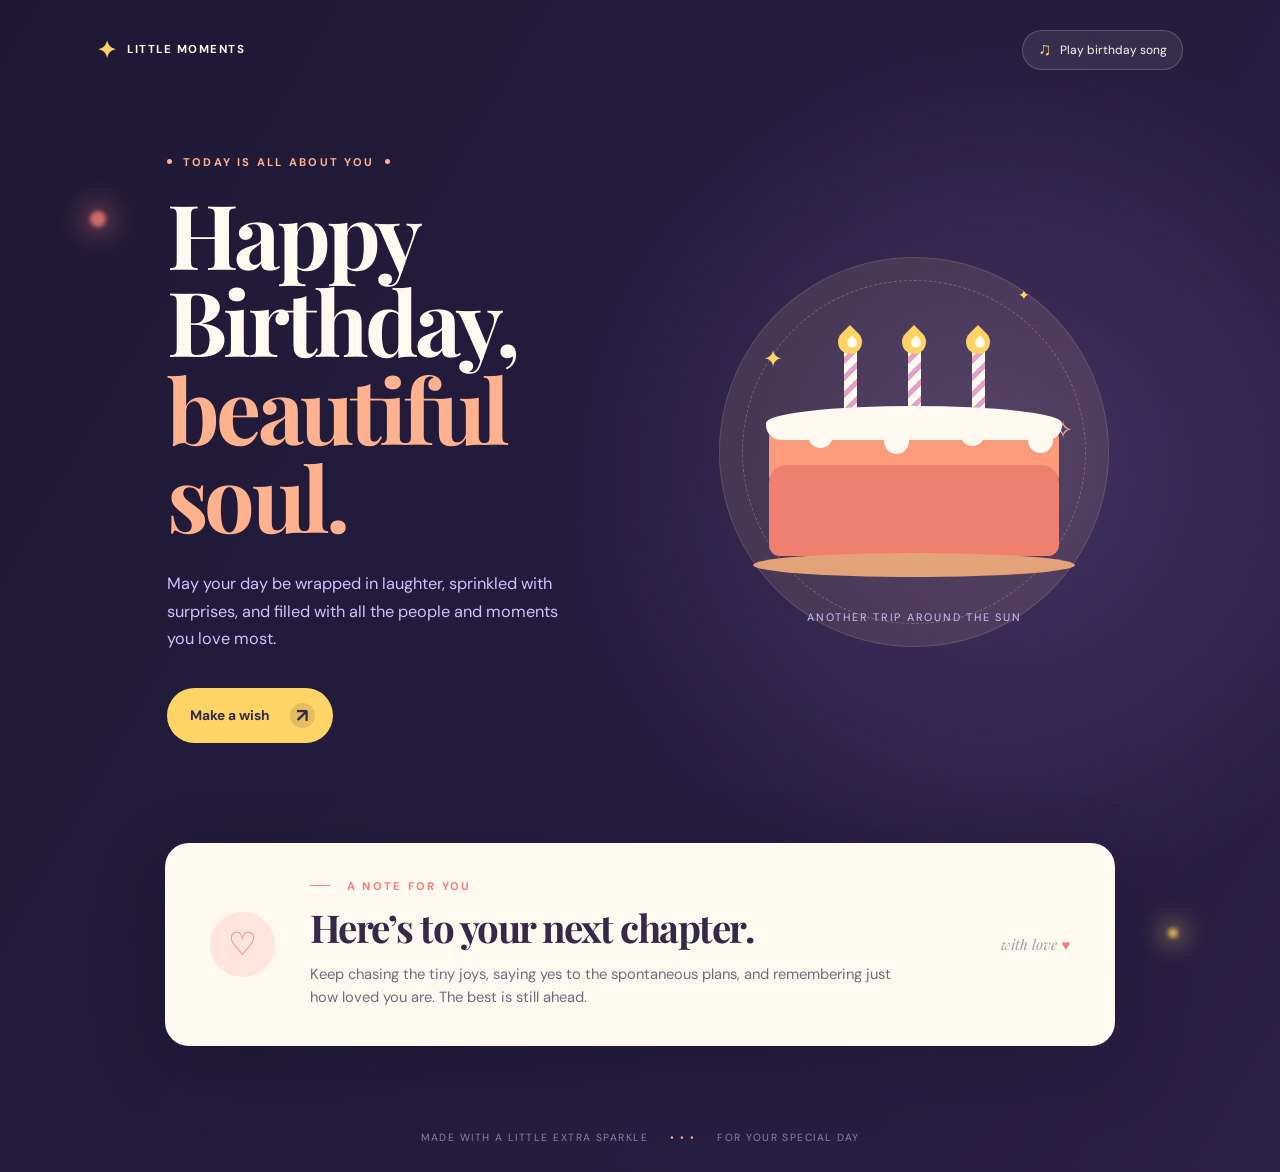
==== index.html @ 48f837b8 "Add files via upload" ====
<!doctype html>
<html lang="en">
  <head>
    <meta charset="UTF-8" />
    <meta name="viewport" content="width=device-width, initial-scale=1.0" />
    <meta
      name="description"
      content="A little birthday celebration made especially for you."
    />
    <title>A Little Birthday Magic</title>
    <link rel="preconnect" href="https://fonts.googleapis.com" />
    <link rel="preconnect" href="https://fonts.gstatic.com" crossorigin />
    <link
      href="https://fonts.googleapis.com/css2?family=DM+Sans:wght@400;500;700&family=Playfair+Display:wght@600;700;800&display=swap"
      rel="stylesheet"
    />
    <link rel="stylesheet" href="styles.css" />
  </head>
  <body>
    <main class="celebration">
      <div class="ambient ambient-one" aria-hidden="true"></div>
      <div class="ambient ambient-two" aria-hidden="true"></div>

      <div class="confetti" aria-hidden="true">
        <i></i><i></i><i></i><i></i><i></i><i></i><i></i><i></i><i></i><i></i>
        <i></i><i></i><i></i><i></i><i></i><i></i><i></i><i></i><i></i>
      </div>

      <header class="topbar">
        <a class="brand" href="#" aria-label="Birthday home">
          <span class="brand-mark">✦</span>
          <span>little moments</span>
        </a>
        <button class="music-control" id="musicToggle" type="button" aria-pressed="false">
          <span class="music-icon" aria-hidden="true">♫</span>
          <span id="musicLabel">Play birthday song</span>
        </button>
      </header>

      <section class="hero" aria-labelledby="birthday-title">
        <div class="hero-copy">
          <p class="eyebrow"><span></span> today is all about you <span></span></p>
          <h1 id="birthday-title">Happy Birthday,<br /><em>beautiful soul.</em></h1>
          <p class="intro">
            May your day be wrapped in laughter, sprinkled with surprises,
            and filled with all the people and moments you love most.
          </p>
          <a class="wish-button" href="#wish">
            Make a wish <span aria-hidden="true">↗</span>
          </a>
        </div>

        <div class="birthday-art" aria-label="A glowing birthday cake with candles">
          <div class="halo"></div>
          <div class="sparkle sparkle-a">✦</div>
          <div class="sparkle sparkle-b">✧</div>
          <div class="sparkle sparkle-c">✦</div>
          <div class="cake">
            <div class="flame flame-one"><span></span></div>
            <div class="flame flame-two"><span></span></div>
            <div class="flame flame-three"><span></span></div>
            <div class="candle candle-one"></div>
            <div class="candle candle-two"></div>
            <div class="candle candle-three"></div>
            <div class="icing"></div>
            <div class="cake-layer cake-top"></div>
            <div class="cake-layer cake-bottom"></div>
            <div class="cake-plate"></div>
          </div>
          <p class="art-caption">another trip around the sun</p>
        </div>
      </section>

      <section class="wish-card" id="wish" aria-labelledby="wish-title">
        <div class="card-icon" aria-hidden="true">♡</div>
        <div>
          <p class="eyebrow eyebrow-dark">a note for you</p>
          <h2 id="wish-title">Here’s to your next chapter.</h2>
          <p>
            Keep chasing the tiny joys, saying yes to the spontaneous plans,
            and remembering just how loved you are. The best is still ahead.
          </p>
        </div>
        <div class="signature">with love <span>♥</span></div>
      </section>

      <footer>
        <span>made with a little extra sparkle</span>
        <span class="footer-dots" aria-hidden="true">• • •</span>
        <span>for your special day</span>
      </footer>
    </main>
    <script src="script.js"></script>
  </body>
</html>
---- styles.css ----
:root {
  --night: #201a39;
  --plum: #342650;
  --cream: #fff9f0;
  --peach: #ffb28d;
  --coral: #fa7e77;
  --yellow: #ffd466;
  --lavender: #cfc1ff;
  --ink: #332a49;
}

* { box-sizing: border-box; }

html { scroll-behavior: smooth; }

body {
  margin: 0;
  color: var(--cream);
  background: var(--night);
  font-family: "DM Sans", sans-serif;
}

.celebration {
  min-height: 100vh;
  overflow: hidden;
  position: relative;
  isolation: isolate;
  background:
    radial-gradient(circle at 77% 40%, rgba(103, 75, 143, .45), transparent 28rem),
    linear-gradient(120deg, #1e1835 0%, #2b2045 100%);
}

.ambient {
  border-radius: 50%;
  filter: blur(2px);
  opacity: .8;
  pointer-events: none;
  position: absolute;
  z-index: -1;
}
.ambient-one { background: var(--coral); height: 16px; left: 7%; top: 18%; width: 16px; box-shadow: 0 0 28px 8px rgba(250,126,119,.5); }
.ambient-two { background: var(--yellow); bottom: 20%; height: 10px; right: 8%; width: 10px; box-shadow: 0 0 22px 7px rgba(255,212,102,.5); }

.topbar {
  align-items: center;
  display: flex;
  justify-content: space-between;
  margin: 0 auto;
  max-width: 1240px;
  padding: 30px 6vw;
}

.brand { align-items: center; color: var(--cream); display: flex; font-size: .72rem; font-weight: 700; gap: 10px; letter-spacing: .13em; text-decoration: none; text-transform: uppercase; }
.brand-mark { color: var(--yellow); font-size: 1.45rem; }
.music-control { align-items: center; background: rgba(255,255,255,.08); border: 1px solid rgba(255,255,255,.18); border-radius: 99px; color: var(--cream); cursor: pointer; display: flex; font: inherit; font-size: .75rem; gap: 9px; padding: 10px 15px; transition: background .2s, transform .2s; }
.music-control:hover, .music-control:focus-visible { background: rgba(255,255,255,.16); transform: translateY(-2px); }
.music-control:focus-visible, .wish-button:focus-visible { outline: 3px solid var(--yellow); outline-offset: 4px; }
.music-icon { color: var(--yellow); font-size: 1.1rem; line-height: 1; }
.music-control.is-playing .music-icon { animation: pulse .8s ease-in-out infinite alternate; }

.hero { align-items: center; display: grid; gap: 4vw; grid-template-columns: minmax(280px, 1fr) minmax(300px, .8fr); margin: 0 auto; max-width: 1100px; min-height: 650px; padding: 55px 6vw 100px; }
.hero-copy { animation: rise .8s ease both; }
.eyebrow { align-items: center; color: var(--peach); display: flex; font-size: .7rem; font-weight: 700; gap: 11px; letter-spacing: .2em; margin: 0 0 20px; text-transform: uppercase; }
.eyebrow span { background: var(--peach); border-radius: 50%; height: 5px; width: 5px; }
h1, h2 { font-family: "Playfair Display", serif; letter-spacing: -.04em; margin: 0; }
h1 { font-size: clamp(3.6rem, 7vw, 6.6rem); line-height: .98; }
h1 em { color: var(--peach); font-style: normal; }
.intro { color: var(--lavender); font-size: 1.02rem; line-height: 1.7; margin: 30px 0 35px; max-width: 410px; }
.wish-button { align-items: center; background: var(--yellow); border-radius: 99px; color: var(--ink); display: inline-flex; font-size: .86rem; font-weight: 700; gap: 20px; padding: 15px 18px 15px 23px; text-decoration: none; transition: transform .2s, box-shadow .2s; }
.wish-button span { background: rgba(51,42,73,.13); border-radius: 50%; font-size: 1.2rem; height: 25px; text-align: center; width: 25px; }
.wish-button:hover { box-shadow: 0 12px 30px rgba(255,212,102,.2); transform: translateY(-3px); }

.birthday-art { animation: rise 1s .15s ease both; min-height: 440px; position: relative; }
.halo { background: rgba(255,210,148,.1); border: 1px solid rgba(255,210,148,.15); border-radius: 50%; height: 390px; left: 50%; position: absolute; top: 28px; transform: translateX(-50%); width: 390px; }
.halo::before { border: 1px dashed rgba(255,210,148,.3); border-radius: 50%; content: ""; inset: 22px; position: absolute; }
.cake { bottom: 92px; height: 205px; left: 50%; position: absolute; transform: translateX(-50%); width: 290px; }
.cake-plate { background: #e3a278; border-radius: 50%; bottom: 0; height: 24px; left: -16px; position: absolute; width: 322px; }
.cake-layer { border-radius: 18px 18px 11px 11px; left: 0; position: absolute; width: 290px; }
.cake-bottom { background: #ef806f; bottom: 21px; height: 91px; }
.cake-top { background: #fa9b7b; bottom: 91px; height: 66px; }
.icing { background: var(--cream); border-radius: 50% 50% 15px 15px; bottom: 137px; height: 34px; left: -3px; position: absolute; width: 296px; z-index: 2; }
.icing::after { background: var(--cream); border-radius: 50%; content: ""; height: 26px; left: 42px; position: absolute; top: 16px; width: 25px; box-shadow: 76px 6px 0 var(--cream), 152px -2px 0 var(--cream), 220px 5px 0 var(--cream); }
.candle { background: repeating-linear-gradient(135deg, #fff9f0 0 7px, #e3a0c8 7px 12px); border-radius: 5px 5px 2px 2px; bottom: 164px; height: 65px; position: absolute; width: 13px; z-index: 1; }
.candle-one { left: 75px; }.candle-two { left: 139px; }.candle-three { left: 203px; }
.flame { animation: flicker .7s ease-in-out infinite alternate; background: var(--yellow); border-radius: 50% 0 50% 50%; bottom: 223px; height: 24px; position: absolute; transform: rotate(-45deg); width: 24px; z-index: 3; }
.flame span { background: var(--cream); border-radius: 50% 0 50% 50%; height: 10px; left: 8px; position: absolute; top: 9px; width: 10px; }
.flame-one { left: 69px; }.flame-two { left: 133px; animation-delay: .3s; }.flame-three { left: 197px; animation-delay: .5s; }
.sparkle { color: var(--yellow); font-size: 1.5rem; position: absolute; }.sparkle-a { left: 12%; top: 26%; }.sparkle-b { right: 10%; top: 42%; color: var(--peach); }.sparkle-c { right: 21%; top: 13%; font-size: .9rem; }
.art-caption { bottom: 34px; color: var(--lavender); font-size: .68rem; left: 0; letter-spacing: .16em; position: absolute; text-align: center; text-transform: uppercase; width: 100%; }

.wish-card { align-items: center; background: var(--cream); border-radius: 24px; box-shadow: 0 20px 70px rgba(8,4,25,.22); color: var(--ink); display: grid; gap: 25px; grid-template-columns: 75px 1fr auto; margin: 0 auto 85px; max-width: 950px; padding: 36px 45px; width: calc(100% - 12vw); }
.card-icon { align-items: center; background: #ffe5db; border-radius: 50%; color: var(--coral); display: flex; font-size: 2rem; height: 65px; justify-content: center; width: 65px; }
.eyebrow-dark { color: var(--coral); margin-bottom: 8px; }.eyebrow-dark::before { background: var(--coral); content: ""; height: 1px; margin-right: 6px; width: 20px; }
.wish-card h2 { font-size: clamp(1.65rem, 3vw, 2.4rem); }.wish-card p:not(.eyebrow) { color: #736a80; font-size: .92rem; line-height: 1.6; margin: 10px 0 0; max-width: 600px; }.signature { color: #a39aaa; font-family: "Playfair Display", serif; font-size: .9rem; font-style: italic; white-space: nowrap; }.signature span { color: var(--coral); font-style: normal; }
footer { color: #8b7fa5; display: flex; font-size: .65rem; justify-content: center; letter-spacing: .14em; padding: 0 20px 28px; text-transform: uppercase; }.footer-dots { color: var(--peach); margin: 0 22px; }

@keyframes rise { from { opacity: 0; transform: translateY(18px); } to { opacity: 1; transform: translateY(0); } }
@keyframes flicker { from { opacity: .78; transform: rotate(-45deg) scale(.9); } to { opacity: 1; transform: rotate(-45deg) scale(1.08); } }
@keyframes pulse { from { transform: scale(.9); } to { transform: scale(1.2); } }

.confetti i { animation: fall 7s linear infinite; background: var(--peach); height: 10px; left: 10%; opacity: .75; position: absolute; top: -15px; transform: rotate(20deg); width: 5px; }.confetti i:nth-child(2n) { background: var(--yellow); height: 7px; width: 9px; }.confetti i:nth-child(3n) { background: var(--lavender); border-radius: 50%; }.confetti i:nth-child(1) { left: 8%; animation-delay: -2s; }.confetti i:nth-child(2) { left: 18%; animation-delay: -5s; }.confetti i:nth-child(3) { left: 30%; animation-delay: -1s; }.confetti i:nth-child(4) { left: 44%; animation-delay: -4s; }.confetti i:nth-child(5) { left: 57%; animation-delay: -6s; }.confetti i:nth-child(6) { left: 68%; animation-delay: -3s; }.confetti i:nth-child(7) { left: 79%; animation-delay: -1s; }.confetti i:nth-child(8) { left: 91%; animation-delay: -5s; }.confetti i:nth-child(9) { left: 24%; animation-delay: -7s; }.confetti i:nth-child(10) { left: 84%; animation-delay: -2s; }
@keyframes fall { 0% { opacity: 0; transform: translateY(-10px) rotate(0); } 10%, 90% { opacity: .7; } 100% { opacity: 0; transform: translateY(760px) rotate(600deg); } }

@media (max-width: 700px) {
  .topbar { padding: 22px 6vw; }.music-control { padding: 10px 12px; }.music-control span:last-child { font-size: 0; }.music-control span:last-child::after { content: "music"; font-size: .75rem; }
  .hero { display: flex; flex-direction: column; gap: 30px; min-height: auto; padding: 65px 6vw 50px; text-align: center; }.eyebrow { justify-content: center; }.intro { margin: 25px auto 30px; }.birthday-art { min-height: 395px; transform: scale(.82); width: 100%; }.wish-card { align-items: start; grid-template-columns: 55px 1fr; padding: 28px 24px; width: calc(100% - 12vw); }.card-icon { font-size: 1.6rem; height: 52px; width: 52px; }.signature { grid-column: 2; }.wish-card p:not(.eyebrow) { font-size: .85rem; } footer { flex-wrap: wrap; gap: 5px; text-align: center; }.footer-dots { margin: 0 8px; }
}

@media (prefers-reduced-motion: reduce) {
  *, *::before, *::after { animation-duration: .01ms !important; animation-iteration-count: 1 !important; scroll-behavior: auto !important; }
}
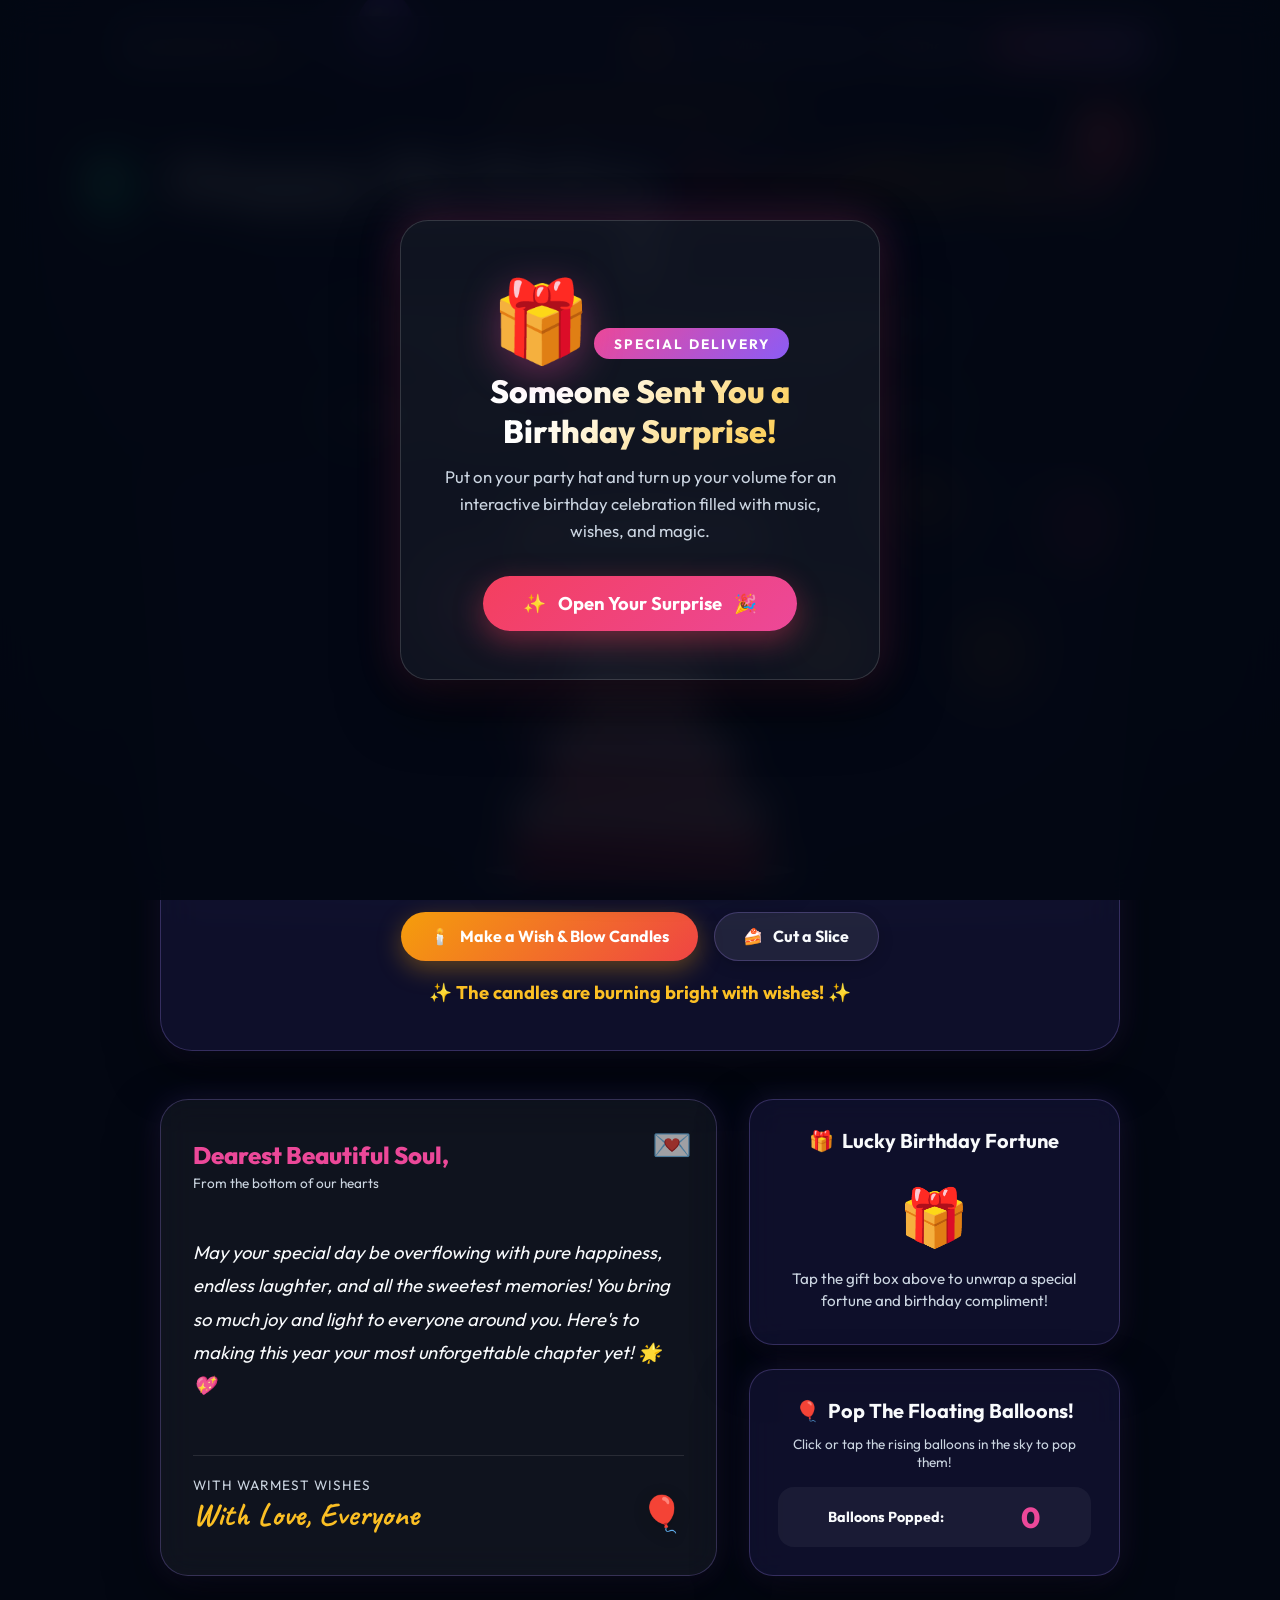
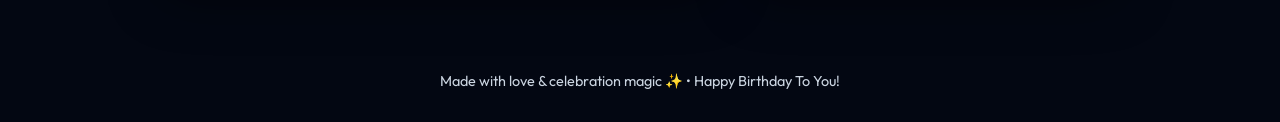
==== commit 58c9678d: "Add files via upload" ====
--- a/index.html
+++ b/index.html
@@ -1,95 +1,278 @@
-<!doctype html>
-<html lang="en">
-  <head>
-    <meta charset="UTF-8" />
-    <meta name="viewport" content="width=device-width, initial-scale=1.0" />
-    <meta
-      name="description"
-      content="A little birthday celebration made especially for you."
-    />
-    <title>A Little Birthday Magic</title>
-    <link rel="preconnect" href="https://fonts.googleapis.com" />
-    <link rel="preconnect" href="https://fonts.gstatic.com" crossorigin />
-    <link
-      href="https://fonts.googleapis.com/css2?family=DM+Sans:wght@400;500;700&family=Playfair+Display:wght@600;700;800&display=swap"
-      rel="stylesheet"
-    />
-    <link rel="stylesheet" href="styles.css" />
-  </head>
-  <body>
-    <main class="celebration">
-      <div class="ambient ambient-one" aria-hidden="true"></div>
-      <div class="ambient ambient-two" aria-hidden="true"></div>
-
-      <div class="confetti" aria-hidden="true">
-        <i></i><i></i><i></i><i></i><i></i><i></i><i></i><i></i><i></i><i></i>
-        <i></i><i></i><i></i><i></i><i></i><i></i><i></i><i></i><i></i>
-      </div>
-
-      <header class="topbar">
-        <a class="brand" href="#" aria-label="Birthday home">
-          <span class="brand-mark">✦</span>
-          <span>little moments</span>
-        </a>
-        <button class="music-control" id="musicToggle" type="button" aria-pressed="false">
-          <span class="music-icon" aria-hidden="true">♫</span>
-          <span id="musicLabel">Play birthday song</span>
-        </button>
-      </header>
-
-      <section class="hero" aria-labelledby="birthday-title">
-        <div class="hero-copy">
-          <p class="eyebrow"><span></span> today is all about you <span></span></p>
-          <h1 id="birthday-title">Happy Birthday,<br /><em>beautiful soul.</em></h1>
-          <p class="intro">
-            May your day be wrapped in laughter, sprinkled with surprises,
-            and filled with all the people and moments you love most.
-          </p>
-          <a class="wish-button" href="#wish">
-            Make a wish <span aria-hidden="true">↗</span>
-          </a>
-        </div>
-
-        <div class="birthday-art" aria-label="A glowing birthday cake with candles">
-          <div class="halo"></div>
-          <div class="sparkle sparkle-a">✦</div>
-          <div class="sparkle sparkle-b">✧</div>
-          <div class="sparkle sparkle-c">✦</div>
-          <div class="cake">
-            <div class="flame flame-one"><span></span></div>
-            <div class="flame flame-two"><span></span></div>
-            <div class="flame flame-three"><span></span></div>
-            <div class="candle candle-one"></div>
-            <div class="candle candle-two"></div>
-            <div class="candle candle-three"></div>
-            <div class="icing"></div>
-            <div class="cake-layer cake-top"></div>
-            <div class="cake-layer cake-bottom"></div>
-            <div class="cake-plate"></div>
-          </div>
-          <p class="art-caption">another trip around the sun</p>
-        </div>
-      </section>
-
-      <section class="wish-card" id="wish" aria-labelledby="wish-title">
-        <div class="card-icon" aria-hidden="true">♡</div>
-        <div>
-          <p class="eyebrow eyebrow-dark">a note for you</p>
-          <h2 id="wish-title">Here’s to your next chapter.</h2>
-          <p>
-            Keep chasing the tiny joys, saying yes to the spontaneous plans,
-            and remembering just how loved you are. The best is still ahead.
-          </p>
-        </div>
-        <div class="signature">with love <span>♥</span></div>
-      </section>
-
-      <footer>
-        <span>made with a little extra sparkle</span>
-        <span class="footer-dots" aria-hidden="true">• • •</span>
-        <span>for your special day</span>
-      </footer>
-    </main>
-    <script src="script.js"></script>
-  </body>
-</html>
+<!DOCTYPE html>
+<html lang="en">
+<head>
+    <meta charset="UTF-8">
+    <meta name="viewport" content="width=device-width, initial-scale=1.0">
+    <title>🎉 Happy Birthday To You! 🎂 A Special Celebration</title>
+    <meta name="description" content="A special interactive birthday celebration with music, candles, balloons, and personalized wishes.">
+    <link rel="preconnect" href="https://fonts.googleapis.com">
+    <link rel="preconnect" href="https://fonts.gstatic.com" crossorigin>
+    <link href="https://fonts.googleapis.com/css2?family=Caveat:wght@600;700&family=Outfit:wght@400;600;700;800;900&display=swap" rel="stylesheet">
+    <link rel="stylesheet" href="style.css">
+    <!-- Favicon Emoji -->
+    <link rel="icon" href="data:image/svg+xml,<svg xmlns=%22http://www.w3.org/2000/svg%22 viewBox=%220 0 100 100%22><text y=%22.9em%22 font-size=%2290%22>🎂</text></svg>">
+</head>
+<body>
+
+    <!-- CANVASES FOR CONFETTI & INTERACTIVE BALLOONS -->
+    <canvas id="celebrationCanvas"></canvas>
+    <canvas id="balloonCanvas" title="Click or tap any balloon to pop it!"></canvas>
+
+    <!-- ENTRANCE SURPRISE OVERLAY (Unlocks Web Audio Autoplay Policy) -->
+    <div class="entrance-overlay" id="entranceOverlay">
+        <div class="entrance-card">
+            <div class="gift-box-icon">🎁</div>
+            <span class="entrance-tag">Special Delivery</span>
+            <h1>Someone Sent You a Birthday Surprise!</h1>
+            <p>Put on your party hat and turn up your volume for an interactive birthday celebration filled with music, wishes, and magic.</p>
+            <button class="btn-open-surprise" id="btnOpenSurprise">
+                <span>✨</span> Open Your Surprise <span>🎉</span>
+            </button>
+        </div>
+    </div>
+
+    <!-- TOP CONTROLS NAVBAR -->
+    <header class="top-nav">
+        <div class="nav-container">
+            <div class="brand-badge">
+                <span>🎂</span>
+                <span>Birthday Magic</span>
+            </div>
+
+            <div class="nav-actions">
+                <!-- Music Control Pill -->
+                <div class="music-pill">
+                    <button class="btn-music-toggle" id="btnMusicToggle" title="Play / Pause Birthday Song">
+                        <span id="musicIcon">▶️</span>
+                    </button>
+                    <div class="equalizer-bars" id="equalizerBars">
+                        <span></span><span></span><span></span><span></span>
+                    </div>
+                    <select class="music-style-select" id="musicStyleSelect" title="Select instrument style">
+                        <option value="musicbox">🔔 Music Box</option>
+                        <option value="piano">🎹 Piano</option>
+                        <option value="synth">👾 8-Bit Party</option>
+                    </select>
+                    <button class="btn-music-toggle" id="btnMute" title="Mute / Unmute" style="font-size: 1rem;">🔊</button>
+                </div>
+
+                <!-- Theme Switcher -->
+                <button class="nav-btn" id="btnThemeToggle" title="Switch Theme">
+                    <span>🎨</span> Theme
+                </button>
+
+                <!-- Customize Button -->
+                <button class="nav-btn primary" id="btnCustomize" title="Personalize this page">
+                    <span>✨</span> Customize Wish
+                </button>
+            </div>
+        </div>
+    </header>
+
+    <!-- MAIN CONTENT CONTAINER -->
+    <main class="main-content">
+
+        <!-- HERO GREETING BANNER -->
+        <section class="hero-banner">
+            <div class="sparkle-tag">
+                <span>✨</span> TODAY IS A CELEBRATION <span>✨</span>
+            </div>
+            <h1 class="celebration-title">
+                Happy Birthday, <span id="recipientName" class="recipient-highlight">Bestie</span>!
+                <span id="ageBadge" class="age-badge" style="display: none;"></span>
+            </h1>
+            <p class="hero-subtitle">
+                Wishing you a day filled with boundless laughter, unforgettable moments, and every joy your heart can hold!
+            </p>
+
+            <!-- Quick Cheer Pills -->
+            <div class="quick-cheer-pills">
+                <button class="cheer-pill" data-cheer="party">🎉 Woohoo!</button>
+                <button class="cheer-pill" data-cheer="love">💖 Big Love!</button>
+                <button class="cheer-pill" data-cheer="cake">🍰 Eat Cake!</button>
+                <button class="cheer-pill" data-cheer="cheers">🥂 Cheers To You!</button>
+                <button class="cheer-pill" data-cheer="dance">💃 Dance Time!</button>
+            </div>
+        </section>
+
+        <!-- INTERACTIVE CAKE CENTERPIECE -->
+        <section class="cake-section">
+            <h2 style="font-size: 1.5rem; font-weight: 800; margin-bottom: 0.25rem;">🎂 The Birthday Cake</h2>
+            <p style="color: var(--text-muted); font-size: 0.95rem;">Click candles or tap below to make a wish!</p>
+
+            <div class="cake-stage">
+                <div class="cake-wrapper">
+                    <!-- Candles Row -->
+                    <div class="candles-row">
+                        <div class="candle" title="Click to blow out!">
+                            <div class="candle-wick"></div>
+                            <div class="candle-flame"></div>
+                            <div class="candle-smoke"></div>
+                        </div>
+                        <div class="candle" title="Click to blow out!">
+                            <div class="candle-wick"></div>
+                            <div class="candle-flame"></div>
+                            <div class="candle-smoke"></div>
+                        </div>
+                        <div class="candle" title="Click to blow out!">
+                            <div class="candle-wick"></div>
+                            <div class="candle-flame"></div>
+                            <div class="candle-smoke"></div>
+                        </div>
+                        <div class="candle" title="Click to blow out!">
+                            <div class="candle-wick"></div>
+                            <div class="candle-flame"></div>
+                            <div class="candle-smoke"></div>
+                        </div>
+                        <div class="candle" title="Click to blow out!">
+                            <div class="candle-wick"></div>
+                            <div class="candle-flame"></div>
+                            <div class="candle-smoke"></div>
+                        </div>
+                    </div>
+
+                    <!-- Top Tier -->
+                    <div class="cake-tier top">
+                        <div class="icing-drips"></div>
+                    </div>
+
+                    <!-- Middle Tier -->
+                    <div class="cake-tier middle">
+                        <div class="icing-drips"></div>
+                    </div>
+
+                    <!-- Bottom Tier -->
+                    <div class="cake-tier bottom">
+                        <div class="icing-drips"></div>
+                    </div>
+
+                    <!-- Cake Plate -->
+                    <div class="cake-plate"></div>
+                </div>
+            </div>
+
+            <!-- Cake Interaction Controls -->
+            <div class="cake-actions">
+                <button class="btn-action blow-btn" id="btnBlowCandles">
+                    <span>🕯️</span> Make a Wish & Blow Candles
+                </button>
+                <button class="btn-action" id="btnCutCake">
+                    <span>🍰</span> Cut a Slice
+                </button>
+            </div>
+
+            <!-- Status Banner -->
+            <div class="cake-feedback" id="cakeFeedback">
+                ✨ The candles are burning bright with wishes! ✨
+            </div>
+        </section>
+
+        <!-- HEARTFELT GREETING CARD & CELEBRATION PANEL -->
+        <section class="wish-card-section">
+            <!-- Left: Parchment Letter -->
+            <div class="parchment-letter">
+                <div class="letter-header">
+                    <div class="letter-to" id="letterTo">Dearest Friend,</div>
+                    <div style="font-size: 0.85rem; color: var(--text-muted);">From the bottom of our hearts</div>
+                </div>
+                <div class="letter-body" id="letterBody">
+                    May your special day be overflowing with pure happiness, endless laughter, and all the sweetest memories! You bring so much joy and light to everyone around you. Here's to making this year your most unforgettable chapter yet! 🌟💖
+                </div>
+                <div class="letter-footer">
+                    <div>
+                        <div class="letter-from-title">With warmest wishes</div>
+                        <div class="letter-signature" id="letterSignature">Your Best Friends</div>
+                    </div>
+                    <div style="font-size: 2.2rem; filter: drop-shadow(0 4px 8px rgba(0,0,0,0.2));">🎈</div>
+                </div>
+            </div>
+
+            <!-- Right: Interactive Surprises Panel -->
+            <div class="side-celebration-panel">
+                <!-- Fortune Gift Box -->
+                <div class="interactive-box">
+                    <h3><span>🎁</span> Lucky Birthday Fortune</h3>
+                    <div class="surprise-gift-slot" id="surpriseGift" title="Click to unpack a birthday fortune!">
+                        🎁
+                    </div>
+                    <p class="gift-fortune-text" id="giftFortuneText">
+                        Tap the gift box above to unwrap a special fortune and birthday compliment!
+                    </p>
+                </div>
+
+                <!-- Balloon Pop Counter Mini-Game -->
+                <div class="interactive-box">
+                    <h3><span>🎈</span> Pop The Floating Balloons!</h3>
+                    <p style="font-size: 0.85rem; color: var(--text-muted); margin-bottom: 0.5rem;">
+                        Click or tap the rising balloons in the sky to pop them!
+                    </p>
+                    <div class="balloon-pop-counter">
+                        <span style="font-weight: 700; font-size: 0.9rem;">Balloons Popped:</span>
+                        <span class="counter-value" id="poppedCount">0</span>
+                    </div>
+                </div>
+            </div>
+        </section>
+
+    </main>
+
+    <!-- CUSTOMIZE MODAL -->
+    <div class="modal-overlay" id="customizeModal">
+        <div class="modal-content">
+            <div class="modal-header">
+                <h2>✨ Personalize This Wish</h2>
+                <button class="btn-close-modal" id="btnCloseModal">&times;</button>
+            </div>
+
+            <div class="form-group">
+                <label for="inputName">Birthday Person's Name</label>
+                <input type="text" id="inputName" class="form-input" placeholder="e.g. Sarah, Alex, Mom">
+            </div>
+
+            <div class="form-group">
+                <label for="inputAge">Age / Milestone (Optional)</label>
+                <input type="text" id="inputAge" class="form-input" placeholder="e.g. 21, 25, 30th">
+            </div>
+
+            <div class="form-group">
+                <label for="inputSender">Sender Name / Group</label>
+                <input type="text" id="inputSender" class="form-input" placeholder="e.g. David & The Gang">
+            </div>
+
+            <div class="form-group">
+                <label for="inputMessage">Heartfelt Wish Message</label>
+                <textarea id="inputMessage" class="form-textarea" placeholder="Write your custom birthday wish..."></textarea>
+            </div>
+
+            <div class="form-group">
+                <label for="selectTheme">Celebration Theme</label>
+                <select id="selectTheme" class="form-select">
+                    <option value="galaxy">🌌 Midnight Galaxy (Neon & Gold)</option>
+                    <option value="rosegold">🌸 Rose Gold & Champagne Luxe</option>
+                    <option value="carnival">🎪 Party Carnival & Confetti</option>
+                </select>
+            </div>
+
+            <div class="share-link-box">
+                <input type="text" id="shareLinkInput" class="share-link-input" readonly>
+                <button class="btn-copy" id="btnCopyLink">📋 Copy Link</button>
+            </div>
+            <p style="font-size: 0.8rem; color: var(--text-muted); margin-top: 0.5rem; text-align: center;">
+                Copy and send this unique URL to your friend so they see their personalized celebration!
+            </p>
+        </div>
+    </div>
+
+    <!-- TOAST NOTIFICATION -->
+    <div class="toast-msg" id="toastMsg">Notification message</div>
+
+    <!-- FOOTER -->
+    <footer>
+        <p>Made with love & celebration magic ✨ • Happy Birthday To You!</p>
+    </footer>
+
+    <!-- JAVASCRIPT LOGIC -->
+    <script src="audio-synth.js"></script>
+    <script src="script.js"></script>
+</body>
+</html>
--- a/style.css
+++ b/style.css
@@ -0,0 +1,1062 @@
+/* ===================================================================
+   HAPPY BIRTHDAY CELEBRATION STYLES
+   Modern Glassmorphic Festive Design System
+   =================================================================== */
+
+:root {
+    /* Theme: Midnight Galaxy (Default) */
+    --bg-gradient: radial-gradient(circle at 50% 10%, #1e1b4b 0%, #0f172a 50%, #030712 100%);
+    --bg-base: #030712;
+    --card-bg: rgba(30, 27, 75, 0.45);
+    --card-border: rgba(167, 139, 250, 0.25);
+    --card-shadow: 0 20px 50px rgba(0, 0, 0, 0.5), 0 0 30px rgba(139, 92, 246, 0.15);
+    --text-main: #f8fafc;
+    --text-muted: #cbd5e1;
+    --primary: #ec4899;
+    --primary-glow: rgba(236, 72, 153, 0.4);
+    --secondary: #8b5cf6;
+    --accent-gold: #fbbf24;
+    --accent-gold-glow: rgba(251, 191, 36, 0.5);
+    --frosting-color: #fdf2f8;
+    --cake-base: #fb7185;
+    --cake-layer2: #f43f5e;
+    --cake-layer3: #be123c;
+    --font-heading: 'Outfit', 'Montserrat', -apple-system, BlinkMacSystemFont, sans-serif;
+    --font-handwriting: 'Caveat', 'Dancing Script', cursive;
+}
+
+/* Theme: Rose Gold Luxe */
+[data-theme="rosegold"] {
+    --bg-gradient: radial-gradient(circle at 50% 10%, #ffe4e6 0%, #fecdd3 40%, #fda4af 100%);
+    --bg-base: #ffe4e6;
+    --card-bg: rgba(255, 255, 255, 0.7);
+    --card-border: rgba(244, 63, 94, 0.2);
+    --card-shadow: 0 20px 40px rgba(225, 29, 72, 0.15);
+    --text-main: #4c0519;
+    --text-muted: #881337;
+    --primary: #e11d48;
+    --primary-glow: rgba(225, 29, 72, 0.3);
+    --secondary: #be123c;
+    --accent-gold: #d97706;
+    --accent-gold-glow: rgba(217, 119, 6, 0.4);
+    --frosting-color: #ffffff;
+    --cake-base: #fb7185;
+    --cake-layer2: #e11d48;
+    --cake-layer3: #9f1239;
+}
+
+/* Theme: Party Carnival */
+[data-theme="carnival"] {
+    --bg-gradient: radial-gradient(circle at 50% 10%, #0369a1 0%, #0f172a 70%, #020617 100%);
+    --bg-base: #020617;
+    --card-bg: rgba(15, 23, 42, 0.6);
+    --card-border: rgba(56, 189, 248, 0.3);
+    --card-shadow: 0 20px 50px rgba(0, 0, 0, 0.6), 0 0 30px rgba(56, 189, 248, 0.2);
+    --text-main: #f0fdf4;
+    --text-muted: #94a3b8;
+    --primary: #06b6d4;
+    --primary-glow: rgba(6, 182, 212, 0.4);
+    --secondary: #10b981;
+    --accent-gold: #f59e0b;
+    --accent-gold-glow: rgba(245, 158, 11, 0.5);
+    --frosting-color: #fef08a;
+    --cake-base: #38bdf8;
+    --cake-layer2: #0284c7;
+    --cake-layer3: #0369a1;
+}
+
+/* ----------------- BASE & RESET ----------------- */
+* {
+    box-sizing: border-box;
+    margin: 0;
+    padding: 0;
+    -webkit-tap-highlight-color: transparent;
+}
+
+html, body {
+    width: 100%;
+    min-height: 100vh;
+    font-family: var(--font-heading);
+    background: var(--bg-base);
+    background-image: var(--bg-gradient);
+    background-attachment: fixed;
+    color: var(--text-main);
+    overflow-x: hidden;
+    position: relative;
+    transition: background 0.5s ease, color 0.5s ease;
+}
+
+/* Starfield / Sparkle Background Canvas */
+#celebrationCanvas, #balloonCanvas {
+    position: fixed;
+    top: 0;
+    left: 0;
+    width: 100%;
+    height: 100%;
+    pointer-events: none;
+    z-index: 5;
+}
+
+#balloonCanvas {
+    pointer-events: auto; /* Allow popping balloons */
+    z-index: 6;
+}
+
+/* ----------------- ENTRANCE SURPRISE OVERLAY ----------------- */
+.entrance-overlay {
+    position: fixed;
+    inset: 0;
+    background: rgba(3, 7, 18, 0.92);
+    backdrop-filter: blur(20px);
+    z-index: 1000;
+    display: flex;
+    align-items: center;
+    justify-content: center;
+    transition: opacity 0.8s cubic-bezier(0.4, 0, 0.2, 1), visibility 0.8s;
+    padding: 1.5rem;
+}
+
+.entrance-overlay.hidden {
+    opacity: 0;
+    visibility: hidden;
+    pointer-events: none;
+}
+
+.entrance-card {
+    text-align: center;
+    background: rgba(255, 255, 255, 0.05);
+    border: 1px solid rgba(255, 255, 255, 0.15);
+    border-radius: 28px;
+    padding: 3rem 2.5rem;
+    max-width: 480px;
+    width: 100%;
+    box-shadow: 0 25px 60px rgba(0, 0, 0, 0.6), 0 0 40px rgba(236, 72, 153, 0.25);
+    animation: floatIn 1s cubic-bezier(0.16, 1, 0.3, 1);
+}
+
+@keyframes floatIn {
+    0% { transform: scale(0.8) translateY(30px); opacity: 0; }
+    100% { transform: scale(1) translateY(0); opacity: 1; }
+}
+
+.gift-box-icon {
+    font-size: 5rem;
+    display: inline-block;
+    animation: giftBounce 2s infinite ease-in-out;
+    filter: drop-shadow(0 10px 20px rgba(236, 72, 153, 0.4));
+    cursor: pointer;
+}
+
+@keyframes giftBounce {
+    0%, 100% { transform: translateY(0) rotate(0deg); }
+    30% { transform: translateY(-16px) rotate(-6deg) scale(1.08); }
+    60% { transform: translateY(-4px) rotate(6deg); }
+}
+
+.entrance-tag {
+    display: inline-block;
+    background: linear-gradient(135deg, var(--primary), var(--secondary));
+    color: white;
+    font-weight: 700;
+    font-size: 0.85rem;
+    letter-spacing: 2px;
+    text-transform: uppercase;
+    padding: 0.4rem 1.2rem;
+    border-radius: 50px;
+    margin: 1.5rem 0 0.75rem;
+}
+
+.entrance-card h1 {
+    font-size: 2rem;
+    font-weight: 800;
+    margin-bottom: 0.8rem;
+    background: linear-gradient(135deg, #fff 30%, var(--accent-gold) 100%);
+    -webkit-background-clip: text;
+    -webkit-text-fill-color: transparent;
+}
+
+.entrance-card p {
+    color: var(--text-muted);
+    font-size: 1.05rem;
+    line-height: 1.6;
+    margin-bottom: 2rem;
+}
+
+.btn-open-surprise {
+    background: linear-gradient(135deg, #f43f5e, #ec4899, #8b5cf6);
+    background-size: 200% 200%;
+    animation: gradientShift 4s ease infinite;
+    color: white;
+    border: none;
+    font-family: var(--font-heading);
+    font-size: 1.15rem;
+    font-weight: 700;
+    padding: 1rem 2.5rem;
+    border-radius: 50px;
+    cursor: pointer;
+    box-shadow: 0 10px 30px rgba(244, 63, 94, 0.4);
+    transition: all 0.3s cubic-bezier(0.16, 1, 0.3, 1);
+    display: inline-flex;
+    align-items: center;
+    gap: 0.75rem;
+}
+
+.btn-open-surprise:hover {
+    transform: translateY(-3px) scale(1.04);
+    box-shadow: 0 15px 40px rgba(244, 63, 94, 0.6);
+}
+
+.btn-open-surprise:active {
+    transform: translateY(1px);
+}
+
+@keyframes gradientShift {
+    0% { background-position: 0% 50%; }
+    50% { background-position: 100% 50%; }
+    100% { background-position: 0% 50%; }
+}
+
+/* ----------------- TOP NAVBAR & CONTROLS ----------------- */
+.top-nav {
+    position: sticky;
+    top: 1rem;
+    z-index: 50;
+    max-width: 1100px;
+    margin: 0 auto;
+    padding: 0 1rem;
+}
+
+.nav-container {
+    background: var(--card-bg);
+    backdrop-filter: blur(20px);
+    border: 1px solid var(--card-border);
+    box-shadow: var(--card-shadow);
+    border-radius: 50px;
+    padding: 0.6rem 1.4rem;
+    display: flex;
+    align-items: center;
+    justify-content: space-between;
+    gap: 1rem;
+    flex-wrap: wrap;
+}
+
+.brand-badge {
+    display: flex;
+    align-items: center;
+    gap: 0.5rem;
+    font-weight: 800;
+    font-size: 1.1rem;
+    letter-spacing: -0.5px;
+    background: linear-gradient(135deg, #fff, var(--accent-gold));
+    -webkit-background-clip: text;
+    -webkit-text-fill-color: transparent;
+}
+
+.nav-actions {
+    display: flex;
+    align-items: center;
+    gap: 0.75rem;
+    flex-wrap: wrap;
+}
+
+/* Music Control Pill */
+.music-pill {
+    display: flex;
+    align-items: center;
+    gap: 0.6rem;
+    background: rgba(255, 255, 255, 0.08);
+    border: 1px solid var(--card-border);
+    padding: 0.35rem 0.85rem;
+    border-radius: 40px;
+}
+
+.btn-music-toggle {
+    background: none;
+    border: none;
+    color: var(--text-main);
+    font-size: 1.25rem;
+    cursor: pointer;
+    display: flex;
+    align-items: center;
+    justify-content: center;
+    transition: transform 0.2s;
+}
+
+.btn-music-toggle:hover {
+    transform: scale(1.15);
+}
+
+/* Animated Equalizer Waveform */
+.equalizer-bars {
+    display: flex;
+    align-items: flex-end;
+    gap: 3px;
+    height: 18px;
+    width: 24px;
+}
+
+.equalizer-bars span {
+    width: 3.5px;
+    background: var(--primary);
+    border-radius: 3px;
+    height: 4px;
+    transition: height 0.2s ease;
+}
+
+.equalizer-bars.playing span:nth-child(1) { animation: eqJump 0.8s infinite 0.1s; }
+.equalizer-bars.playing span:nth-child(2) { animation: eqJump 0.8s infinite 0.35s; }
+.equalizer-bars.playing span:nth-child(3) { animation: eqJump 0.8s infinite 0.2s; }
+.equalizer-bars.playing span:nth-child(4) { animation: eqJump 0.8s infinite 0.45s; }
+
+@keyframes eqJump {
+    0%, 100% { height: 4px; }
+    50% { height: 18px; }
+}
+
+.music-style-select {
+    background: rgba(0, 0, 0, 0.3);
+    border: 1px solid var(--card-border);
+    color: var(--text-main);
+    border-radius: 20px;
+    padding: 0.25rem 0.5rem;
+    font-size: 0.75rem;
+    font-weight: 600;
+    cursor: pointer;
+    outline: none;
+}
+
+.music-style-select option {
+    background: #0f172a;
+    color: #fff;
+}
+
+/* Nav Action Buttons */
+.nav-btn {
+    background: rgba(255, 255, 255, 0.08);
+    border: 1px solid var(--card-border);
+    color: var(--text-main);
+    padding: 0.45rem 1rem;
+    border-radius: 30px;
+    font-size: 0.85rem;
+    font-weight: 600;
+    cursor: pointer;
+    display: flex;
+    align-items: center;
+    gap: 0.4rem;
+    transition: all 0.2s ease;
+}
+
+.nav-btn:hover {
+    background: rgba(255, 255, 255, 0.18);
+    border-color: var(--primary);
+    transform: translateY(-1px);
+}
+
+.nav-btn.primary {
+    background: linear-gradient(135deg, var(--primary), var(--secondary));
+    border: none;
+    color: white;
+    box-shadow: 0 4px 15px var(--primary-glow);
+}
+
+.nav-btn.primary:hover {
+    box-shadow: 0 6px 20px var(--primary-glow);
+}
+
+/* ----------------- MAIN CELEBRATION CONTAINER ----------------- */
+.main-content {
+    max-width: 1000px;
+    margin: 2rem auto 4rem;
+    padding: 0 1.25rem;
+    position: relative;
+    z-index: 10;
+}
+
+/* HERO WISH BANNER */
+.hero-banner {
+    text-align: center;
+    margin-bottom: 2.5rem;
+    position: relative;
+}
+
+.sparkle-tag {
+    display: inline-flex;
+    align-items: center;
+    gap: 0.5rem;
+    background: rgba(251, 191, 36, 0.12);
+    border: 1px solid rgba(251, 191, 36, 0.35);
+    color: var(--accent-gold);
+    padding: 0.4rem 1.2rem;
+    border-radius: 50px;
+    font-size: 0.85rem;
+    font-weight: 700;
+    letter-spacing: 1.5px;
+    text-transform: uppercase;
+    margin-bottom: 1rem;
+    box-shadow: 0 0 20px var(--accent-gold-glow);
+    animation: tagGlow 3s infinite alternate;
+}
+
+@keyframes tagGlow {
+    0% { transform: scale(1); box-shadow: 0 0 10px var(--accent-gold-glow); }
+    100% { transform: scale(1.03); box-shadow: 0 0 25px var(--accent-gold-glow); }
+}
+
+.celebration-title {
+    font-size: clamp(2.4rem, 6vw, 4.2rem);
+    font-weight: 900;
+    line-height: 1.15;
+    letter-spacing: -1px;
+    margin-bottom: 0.75rem;
+    text-shadow: 0 10px 30px rgba(0, 0, 0, 0.5);
+}
+
+.recipient-highlight {
+    background: linear-gradient(135deg, #f43f5e 10%, #fbbf24 60%, #ec4899 100%);
+    -webkit-background-clip: text;
+    -webkit-text-fill-color: transparent;
+    display: inline-block;
+    position: relative;
+}
+
+.age-badge {
+    display: inline-block;
+    background: linear-gradient(135deg, var(--accent-gold), #f59e0b);
+    color: #78350f;
+    font-weight: 800;
+    font-size: 0.95rem;
+    padding: 0.3rem 0.9rem;
+    border-radius: 50px;
+    margin-left: 0.5rem;
+    vertical-align: middle;
+    box-shadow: 0 4px 12px rgba(251, 191, 36, 0.4);
+}
+
+.hero-subtitle {
+    font-size: clamp(1.05rem, 2.5vw, 1.35rem);
+    color: var(--text-muted);
+    max-width: 650px;
+    margin: 0.5rem auto 1.5rem;
+    line-height: 1.6;
+}
+
+.quick-cheer-pills {
+    display: flex;
+    justify-content: center;
+    gap: 0.6rem;
+    flex-wrap: wrap;
+    margin-top: 1rem;
+}
+
+.cheer-pill {
+    background: rgba(255, 255, 255, 0.07);
+    border: 1px solid var(--card-border);
+    color: var(--text-main);
+    padding: 0.4rem 0.9rem;
+    border-radius: 30px;
+    font-size: 0.85rem;
+    cursor: pointer;
+    transition: all 0.25s;
+    user-select: none;
+}
+
+.cheer-pill:hover {
+    background: rgba(255, 255, 255, 0.16);
+    transform: translateY(-2px) scale(1.05);
+    border-color: var(--accent-gold);
+}
+
+/* ----------------- INTERACTIVE CAKE STAGE ----------------- */
+.cake-section {
+    background: var(--card-bg);
+    backdrop-filter: blur(20px);
+    border: 1px solid var(--card-border);
+    border-radius: 32px;
+    box-shadow: var(--card-shadow);
+    padding: 2.5rem 2rem;
+    margin-bottom: 3rem;
+    text-align: center;
+    position: relative;
+    overflow: hidden;
+}
+
+.cake-section::before {
+    content: '';
+    position: absolute;
+    top: -50%;
+    left: 50%;
+    transform: translateX(-50%);
+    width: 350px;
+    height: 350px;
+    background: radial-gradient(circle, var(--accent-gold-glow) 0%, transparent 70%);
+    pointer-events: none;
+    opacity: 0.45;
+}
+
+.cake-stage {
+    position: relative;
+    width: 320px;
+    height: 290px;
+    margin: 1.5rem auto 2rem;
+}
+
+/* CAKE STRUCTURE */
+.cake-wrapper {
+    position: relative;
+    width: 100%;
+    height: 100%;
+    display: flex;
+    flex-direction: column;
+    align-items: center;
+    justify-content: flex-end;
+}
+
+/* Cake Plate */
+.cake-plate {
+    width: 310px;
+    height: 20px;
+    background: linear-gradient(180deg, #e2e8f0 0%, #94a3b8 100%);
+    border-radius: 50%;
+    box-shadow: 0 15px 25px rgba(0, 0, 0, 0.4), inset 0 2px 4px rgba(255, 255, 255, 0.8);
+    position: absolute;
+    bottom: 0;
+    z-index: 1;
+}
+
+/* Cake Tiers */
+.cake-tier {
+    border-radius: 14px 14px 4px 4px;
+    position: relative;
+    box-shadow: inset 0 -6px 12px rgba(0, 0, 0, 0.25), inset 0 4px 8px rgba(255, 255, 255, 0.3);
+}
+
+.cake-tier.bottom {
+    width: 250px;
+    height: 80px;
+    background: linear-gradient(135deg, var(--cake-layer3), var(--cake-layer2));
+    z-index: 2;
+}
+
+.cake-tier.middle {
+    width: 190px;
+    height: 70px;
+    background: linear-gradient(135deg, var(--cake-layer2), var(--cake-base));
+    z-index: 3;
+    margin-bottom: -6px;
+}
+
+.cake-tier.top {
+    width: 130px;
+    height: 60px;
+    background: linear-gradient(135deg, var(--cake-base), #f472b6);
+    z-index: 4;
+    margin-bottom: -6px;
+}
+
+/* Frosting / Icing Details */
+.icing-drips {
+    position: absolute;
+    top: 0;
+    left: 0;
+    right: 0;
+    height: 22px;
+    background: var(--frosting-color);
+    border-radius: 12px 12px 10px 10px;
+    box-shadow: 0 4px 6px rgba(0, 0, 0, 0.15);
+}
+
+.icing-drips::after {
+    content: '';
+    position: absolute;
+    bottom: -8px;
+    left: 0;
+    width: 100%;
+    height: 12px;
+    background: radial-gradient(circle at 10px 0, var(--frosting-color) 9px, transparent 10px) repeat-x;
+    background-size: 20px 20px;
+}
+
+/* CANDLES ROW */
+.candles-row {
+    position: absolute;
+    top: 30px;
+    display: flex;
+    justify-content: center;
+    gap: 16px;
+    z-index: 10;
+}
+
+.candle {
+    width: 10px;
+    height: 44px;
+    background: repeating-linear-gradient(
+        45deg,
+        #fff,
+        #fff 6px,
+        var(--primary) 6px,
+        var(--primary) 12px
+    );
+    border-radius: 5px;
+    position: relative;
+    cursor: pointer;
+    box-shadow: 0 2px 4px rgba(0, 0, 0, 0.3);
+}
+
+.candle-wick {
+    position: absolute;
+    top: -8px;
+    left: 50%;
+    transform: translateX(-50%);
+    width: 2px;
+    height: 8px;
+    background: #374151;
+}
+
+/* Candle Flame */
+.candle-flame {
+    position: absolute;
+    top: -24px;
+    left: 50%;
+    transform: translateX(-50%);
+    width: 14px;
+    height: 24px;
+    background: radial-gradient(circle at 50% 80%, #fbbf24 0%, #f97316 60%, transparent 100%);
+    border-radius: 50% 50% 35% 35% / 60% 60% 40% 40%;
+    filter: drop-shadow(0 0 8px #f59e0b) drop-shadow(0 0 16px #fbbf24);
+    animation: flameFlicker 0.6s infinite alternate ease-in-out;
+    transform-origin: 50% 90%;
+    transition: opacity 0.4s ease, transform 0.4s ease;
+}
+
+@keyframes flameFlicker {
+    0% { transform: translateX(-50%) scale(1) rotate(-2deg); }
+    100% { transform: translateX(-50%) scale(1.15, 0.92) rotate(3deg); }
+}
+
+/* Blown Out State */
+.candle.blown .candle-flame {
+    opacity: 0;
+    transform: translateX(-50%) scale(0);
+    pointer-events: none;
+}
+
+/* Smoke curl when candle is blown */
+.candle-smoke {
+    position: absolute;
+    top: -20px;
+    left: 50%;
+    width: 6px;
+    height: 6px;
+    background: rgba(226, 232, 240, 0.7);
+    border-radius: 50%;
+    opacity: 0;
+    pointer-events: none;
+}
+
+.candle.blown .candle-smoke {
+    animation: smokeCurl 1.5s forwards ease-out;
+}
+
+@keyframes smokeCurl {
+    0% { opacity: 0.8; transform: translate(-50%, 0) scale(1); }
+    50% { opacity: 0.5; transform: translate(-30%, -20px) scale(2.5); }
+    100% { opacity: 0; transform: translate(-60%, -45px) scale(4); }
+}
+
+/* CAKE CONTROLS & INTERACTION */
+.cake-actions {
+    display: flex;
+    justify-content: center;
+    gap: 1rem;
+    flex-wrap: wrap;
+    margin-top: 1.5rem;
+}
+
+.btn-action {
+    background: rgba(255, 255, 255, 0.08);
+    border: 1px solid var(--card-border);
+    color: var(--text-main);
+    font-family: var(--font-heading);
+    font-weight: 700;
+    font-size: 1rem;
+    padding: 0.85rem 1.8rem;
+    border-radius: 50px;
+    cursor: pointer;
+    display: inline-flex;
+    align-items: center;
+    gap: 0.6rem;
+    transition: all 0.3s cubic-bezier(0.16, 1, 0.3, 1);
+    box-shadow: 0 4px 15px rgba(0, 0, 0, 0.2);
+}
+
+.btn-action:hover {
+    background: rgba(255, 255, 255, 0.18);
+    transform: translateY(-2px);
+    box-shadow: 0 8px 25px rgba(0, 0, 0, 0.3);
+}
+
+.btn-action.blow-btn {
+    background: linear-gradient(135deg, #f59e0b, #ef4444);
+    border: none;
+    color: white;
+    box-shadow: 0 8px 25px rgba(245, 158, 11, 0.35);
+}
+
+.btn-action.blow-btn:hover {
+    box-shadow: 0 12px 30px rgba(245, 158, 11, 0.5);
+}
+
+.cake-feedback {
+    margin-top: 1.25rem;
+    font-size: 1.15rem;
+    font-weight: 700;
+    min-height: 1.8rem;
+    color: var(--accent-gold);
+    animation: fadeIn 0.4s ease;
+}
+
+/* ----------------- GREETING CARD / HEARTFELT LETTER ----------------- */
+.wish-card-section {
+    display: grid;
+    grid-template-columns: 1.2fr 0.8fr;
+    gap: 2rem;
+    margin-bottom: 3rem;
+}
+
+@media (max-width: 768px) {
+    .wish-card-section {
+        grid-template-columns: 1fr;
+    }
+}
+
+.parchment-letter {
+    background: rgba(255, 255, 255, 0.05);
+    backdrop-filter: blur(16px);
+    border: 1px solid var(--card-border);
+    border-radius: 28px;
+    padding: 2.5rem 2rem;
+    position: relative;
+    box-shadow: var(--card-shadow);
+    display: flex;
+    flex-direction: column;
+    justify-content: space-between;
+}
+
+.parchment-letter::before {
+    content: '💌';
+    position: absolute;
+    top: 1.5rem;
+    right: 1.5rem;
+    font-size: 2rem;
+    opacity: 0.6;
+}
+
+.letter-header {
+    margin-bottom: 1.5rem;
+}
+
+.letter-to {
+    font-size: 1.5rem;
+    font-weight: 800;
+    color: var(--primary);
+    margin-bottom: 0.25rem;
+}
+
+.letter-body {
+    font-size: 1.15rem;
+    line-height: 1.8;
+    color: var(--text-main);
+    font-style: italic;
+    margin-bottom: 2rem;
+    white-space: pre-line;
+}
+
+.letter-footer {
+    display: flex;
+    justify-content: space-between;
+    align-items: flex-end;
+    border-top: 1px solid rgba(255, 255, 255, 0.1);
+    padding-top: 1.25rem;
+}
+
+.letter-from-title {
+    font-size: 0.85rem;
+    color: var(--text-muted);
+    text-transform: uppercase;
+    letter-spacing: 1px;
+}
+
+.letter-signature {
+    font-family: var(--font-handwriting);
+    font-size: 2rem;
+    color: var(--accent-gold);
+    font-weight: 700;
+}
+
+/* WISH BOX / MEMORY SIDEBAR */
+.side-celebration-panel {
+    display: flex;
+    flex-direction: column;
+    gap: 1.5rem;
+}
+
+.interactive-box {
+    background: var(--card-bg);
+    backdrop-filter: blur(16px);
+    border: 1px solid var(--card-border);
+    border-radius: 24px;
+    padding: 1.75rem;
+    box-shadow: var(--card-shadow);
+    text-align: center;
+}
+
+.interactive-box h3 {
+    font-size: 1.25rem;
+    margin-bottom: 0.75rem;
+    display: flex;
+    align-items: center;
+    justify-content: center;
+    gap: 0.5rem;
+}
+
+.surprise-gift-slot {
+    font-size: 3.5rem;
+    margin: 1rem auto;
+    cursor: pointer;
+    display: inline-block;
+    transition: transform 0.2s;
+    user-select: none;
+}
+
+.surprise-gift-slot:hover {
+    transform: scale(1.15) rotate(8deg);
+}
+
+.gift-fortune-text {
+    font-size: 0.95rem;
+    color: var(--text-muted);
+    line-height: 1.5;
+    min-height: 3rem;
+}
+
+.balloon-pop-counter {
+    background: rgba(255, 255, 255, 0.05);
+    border-radius: 16px;
+    padding: 0.75rem;
+    display: flex;
+    align-items: center;
+    justify-content: space-around;
+    margin-top: 1rem;
+}
+
+.counter-value {
+    font-size: 1.8rem;
+    font-weight: 800;
+    color: var(--primary);
+}
+
+/* ----------------- CUSTOMIZE MODAL ----------------- */
+.modal-overlay {
+    position: fixed;
+    inset: 0;
+    background: rgba(3, 7, 18, 0.85);
+    backdrop-filter: blur(15px);
+    z-index: 2000;
+    display: flex;
+    align-items: center;
+    justify-content: center;
+    padding: 1rem;
+    opacity: 0;
+    visibility: hidden;
+    transition: all 0.3s ease;
+}
+
+.modal-overlay.active {
+    opacity: 1;
+    visibility: visible;
+}
+
+.modal-content {
+    background: #0f172a;
+    border: 1px solid var(--card-border);
+    border-radius: 28px;
+    padding: 2.5rem;
+    max-width: 540px;
+    width: 100%;
+    box-shadow: 0 25px 60px rgba(0, 0, 0, 0.8);
+    position: relative;
+    transform: translateY(20px) scale(0.95);
+    transition: transform 0.3s cubic-bezier(0.16, 1, 0.3, 1);
+    max-height: 90vh;
+    overflow-y: auto;
+}
+
+.modal-overlay.active .modal-content {
+    transform: translateY(0) scale(1);
+}
+
+.modal-header {
+    display: flex;
+    justify-content: space-between;
+    align-items: center;
+    margin-bottom: 1.5rem;
+}
+
+.modal-header h2 {
+    font-size: 1.5rem;
+    font-weight: 800;
+}
+
+.btn-close-modal {
+    background: none;
+    border: none;
+    color: var(--text-muted);
+    font-size: 1.5rem;
+    cursor: pointer;
+    line-height: 1;
+    transition: color 0.2s;
+}
+
+.btn-close-modal:hover {
+    color: white;
+}
+
+.form-group {
+    margin-bottom: 1.25rem;
+}
+
+.form-group label {
+    display: block;
+    font-size: 0.85rem;
+    font-weight: 700;
+    color: var(--text-muted);
+    margin-bottom: 0.4rem;
+    text-transform: uppercase;
+    letter-spacing: 0.5px;
+}
+
+.form-input, .form-textarea, .form-select {
+    width: 100%;
+    background: rgba(255, 255, 255, 0.06);
+    border: 1px solid rgba(255, 255, 255, 0.15);
+    color: white;
+    border-radius: 12px;
+    padding: 0.75rem 1rem;
+    font-family: inherit;
+    font-size: 0.95rem;
+    outline: none;
+    transition: border-color 0.2s, background 0.2s;
+}
+
+.form-input:focus, .form-textarea:focus, .form-select:focus {
+    border-color: var(--primary);
+    background: rgba(255, 255, 255, 0.1);
+}
+
+.form-textarea {
+    min-height: 90px;
+    resize: vertical;
+}
+
+.share-link-box {
+    background: rgba(0, 0, 0, 0.4);
+    border: 1px dashed var(--card-border);
+    border-radius: 14px;
+    padding: 1rem;
+    margin-top: 1.5rem;
+    display: flex;
+    gap: 0.5rem;
+    align-items: center;
+}
+
+.share-link-input {
+    flex: 1;
+    background: transparent;
+    border: none;
+    color: var(--accent-gold);
+    font-size: 0.85rem;
+    font-family: monospace;
+    outline: none;
+    overflow: hidden;
+    text-overflow: ellipsis;
+}
+
+.btn-copy {
+    background: var(--primary);
+    border: none;
+    color: white;
+    font-weight: 700;
+    font-size: 0.85rem;
+    padding: 0.5rem 1rem;
+    border-radius: 8px;
+    cursor: pointer;
+    white-space: nowrap;
+    transition: opacity 0.2s;
+}
+
+.btn-copy:hover {
+    opacity: 0.9;
+}
+
+/* Toast notification */
+.toast-msg {
+    position: fixed;
+    bottom: 2rem;
+    left: 50%;
+    transform: translateX(-50%) translateY(100px);
+    background: #10b981;
+    color: white;
+    padding: 0.75rem 1.5rem;
+    border-radius: 50px;
+    font-weight: 700;
+    box-shadow: 0 10px 25px rgba(0, 0, 0, 0.4);
+    z-index: 3000;
+    opacity: 0;
+    transition: all 0.3s cubic-bezier(0.16, 1, 0.3, 1);
+}
+
+.toast-msg.show {
+    transform: translateX(-50%) translateY(0);
+    opacity: 1;
+}
+
+/* ----------------- FOOTER ----------------- */
+footer {
+    text-align: center;
+    padding: 2rem;
+    color: var(--text-muted);
+    font-size: 0.9rem;
+    position: relative;
+    z-index: 10;
+}
+
+footer a {
+    color: var(--accent-gold);
+    text-decoration: none;
+}
+
+/* ----------------- RESPONSIVE ADJUSTMENTS ----------------- */
+@media (max-width: 640px) {
+    .nav-container {
+        padding: 0.5rem 1rem;
+    }
+    .brand-badge {
+        font-size: 1rem;
+    }
+    .music-pill {
+        padding: 0.25rem 0.6rem;
+    }
+    .cake-section {
+        padding: 1.75rem 1rem;
+    }
+    .cake-stage {
+        width: 270px;
+        height: 250px;
+    }
+    .cake-tier.bottom { width: 220px; height: 70px; }
+    .cake-tier.middle { width: 170px; height: 60px; }
+    .cake-tier.top { width: 110px; height: 50px; }
+    .cake-plate { width: 260px; }
+    .candles-row { gap: 10px; }
+    .entrance-card { padding: 2rem 1.5rem; }
+}
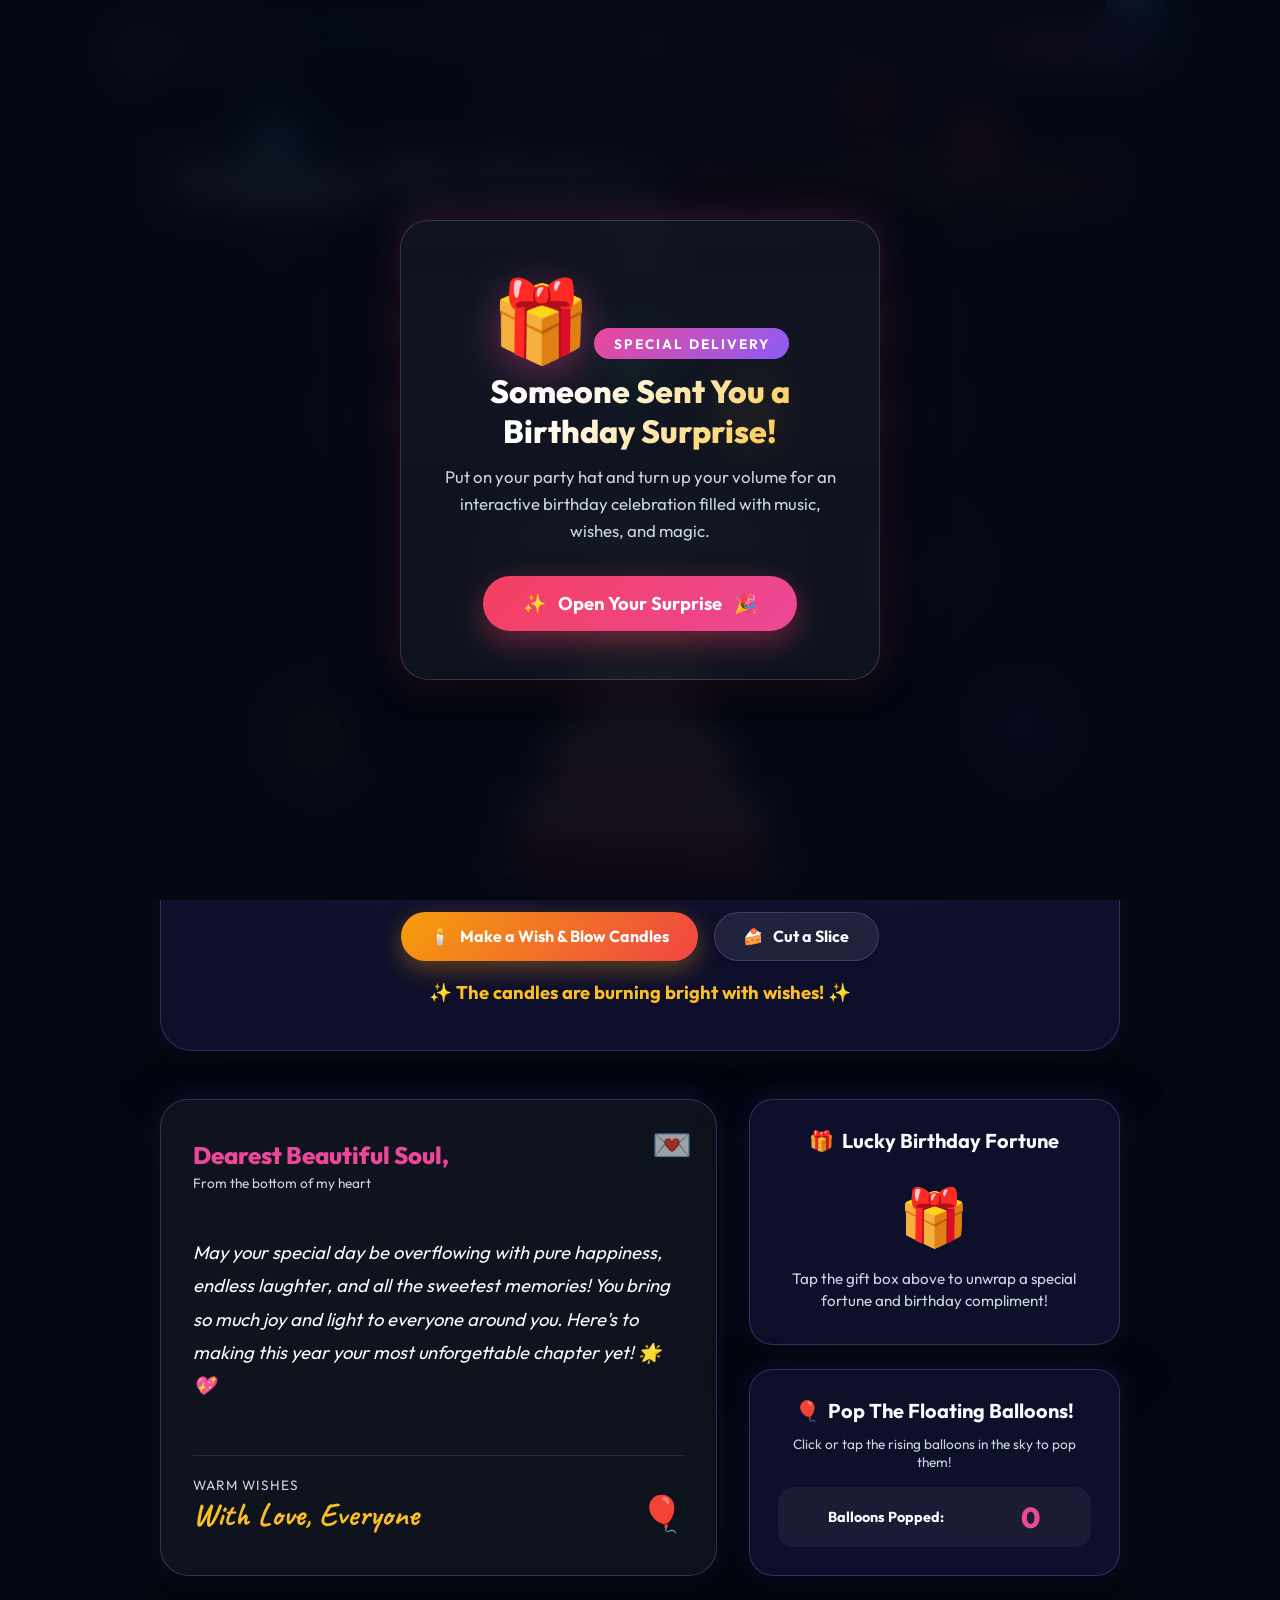
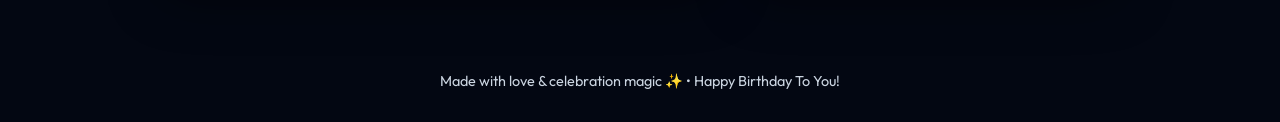
==== commit 8bfdd2f1: "Add files via upload" ====
--- a/index.html
+++ b/index.html
@@ -173,14 +173,14 @@
             <div class="parchment-letter">
                 <div class="letter-header">
                     <div class="letter-to" id="letterTo">Dearest Friend,</div>
-                    <div style="font-size: 0.85rem; color: var(--text-muted);">From the bottom of our hearts</div>
+                    <div style="font-size: 0.85rem; color: var(--text-muted);">From the bottom of my heart</div>
                 </div>
                 <div class="letter-body" id="letterBody">
                     May your special day be overflowing with pure happiness, endless laughter, and all the sweetest memories! You bring so much joy and light to everyone around you. Here's to making this year your most unforgettable chapter yet! 🌟💖
                 </div>
                 <div class="letter-footer">
                     <div>
-                        <div class="letter-from-title">With warmest wishes</div>
+                        <div class="letter-from-title">Warm wishes</div>
                         <div class="letter-signature" id="letterSignature">Your Best Friends</div>
                     </div>
                     <div style="font-size: 2.2rem; filter: drop-shadow(0 4px 8px rgba(0,0,0,0.2));">🎈</div>
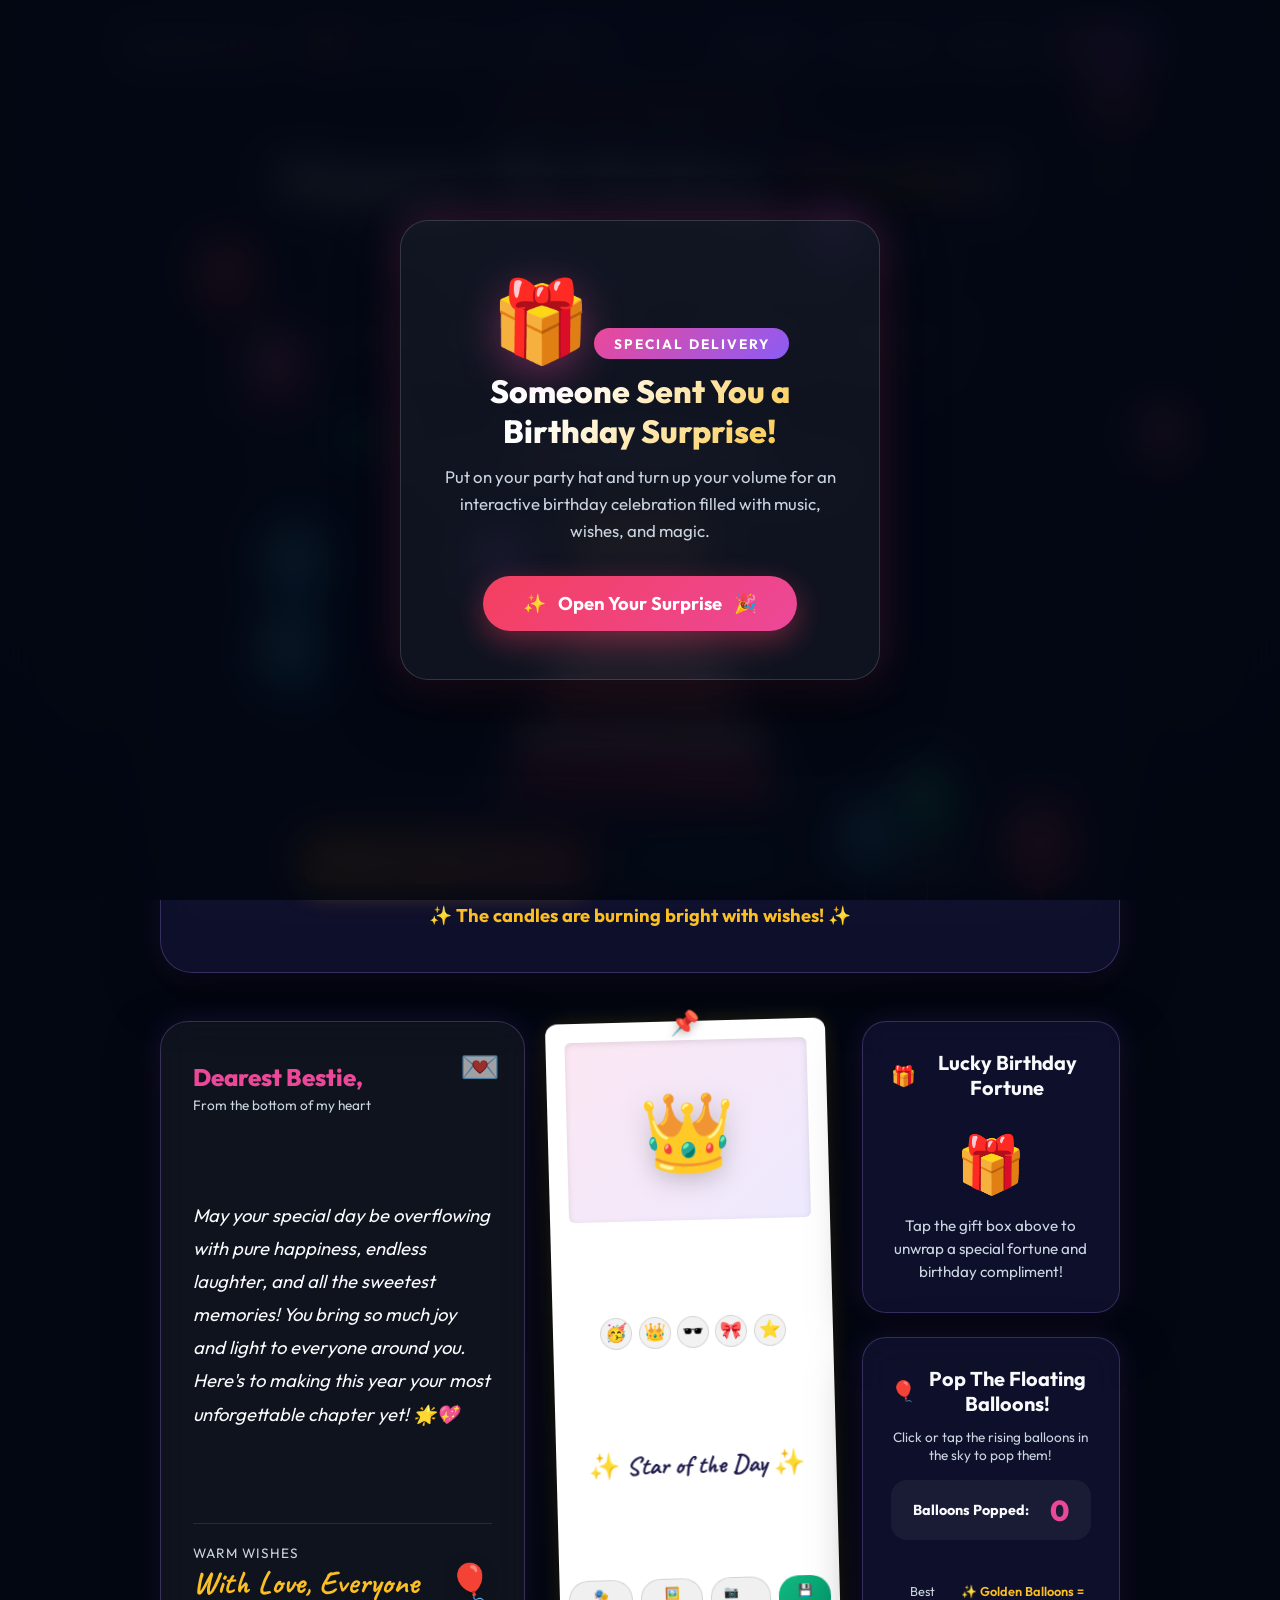
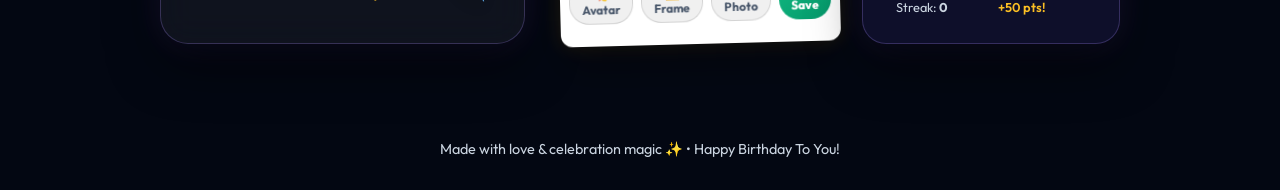
==== commit 1e54fe69: "Add files via upload" ====
--- a/index.html
+++ b/index.html
@@ -2,9 +2,18 @@
 <html lang="en">
 <head>
     <meta charset="UTF-8">
-    <meta name="viewport" content="width=device-width, initial-scale=1.0">
+    <meta name="viewport" content="width=device-width, initial-scale=1.0, viewport-fit=cover">
     <title>🎉 Happy Birthday To You! 🎂 A Special Celebration</title>
     <meta name="description" content="A special interactive birthday celebration with music, candles, balloons, and personalized wishes.">
+    <meta name="theme-color" content="#ec4899">
+    <!-- Open Graph / Facebook / WhatsApp -->
+    <meta property="og:type" content="website">
+    <meta property="og:title" content="🎉 A Special Birthday Celebration Just For You! 🎂">
+    <meta property="og:description" content="Open your interactive birthday celebration featuring music, candles, balloons, and personal wishes!">
+    <!-- Twitter -->
+    <meta name="twitter:card" content="summary_large_image">
+    <meta name="twitter:title" content="🎉 A Special Birthday Celebration Just For You! 🎂">
+    <meta name="twitter:description" content="Open your interactive birthday celebration featuring music, candles, balloons, and personal wishes!">
     <link rel="preconnect" href="https://fonts.googleapis.com">
     <link rel="preconnect" href="https://fonts.gstatic.com" crossorigin>
     <link href="https://fonts.googleapis.com/css2?family=Caveat:wght@600;700&family=Outfit:wght@400;600;700;800;900&display=swap" rel="stylesheet">
@@ -25,7 +34,7 @@
             <span class="entrance-tag">Special Delivery</span>
             <h1>Someone Sent You a Birthday Surprise!</h1>
             <p>Put on your party hat and turn up your volume for an interactive birthday celebration filled with music, wishes, and magic.</p>
-            <button class="btn-open-surprise" id="btnOpenSurprise">
+            <button type="button" class="btn-open-surprise" id="btnOpenSurprise">
                 <span>✨</span> Open Your Surprise <span>🎉</span>
             </button>
         </div>
@@ -34,15 +43,15 @@
     <!-- TOP CONTROLS NAVBAR -->
     <header class="top-nav">
         <div class="nav-container">
-            <div class="brand-badge">
-                <span>🎂</span>
-                <span>Birthday Magic</span>
-            </div>
-
-            <div class="nav-actions">
+            <div class="nav-top-row">
+                <div class="brand-badge">
+                    <span>🎂</span>
+                    <span>Birthday Magic</span>
+                </div>
+
                 <!-- Music Control Pill -->
                 <div class="music-pill">
-                    <button class="btn-music-toggle" id="btnMusicToggle" title="Play / Pause Birthday Song">
+                    <button type="button" class="btn-music-toggle" id="btnMusicToggle" title="Play / Pause Birthday Song">
                         <span id="musicIcon">▶️</span>
                     </button>
                     <div class="equalizer-bars" id="equalizerBars">
@@ -51,19 +60,33 @@
                     <select class="music-style-select" id="musicStyleSelect" title="Select instrument style">
                         <option value="musicbox">🔔 Music Box</option>
                         <option value="piano">🎹 Piano</option>
+                        <option value="lofi">🎷 Sunset Lofi</option>
                         <option value="synth">👾 8-Bit Party</option>
                     </select>
-                    <button class="btn-music-toggle" id="btnMute" title="Mute / Unmute" style="font-size: 1rem;">🔊</button>
-                </div>
+                    <input type="range" class="volume-slider" id="volumeSlider" min="0" max="1" step="0.05" value="0.65" title="Adjust Volume" aria-label="Music volume slider">
+                    <button type="button" class="btn-music-toggle" id="btnMute" title="Mute / Unmute" style="font-size: 1rem;">🔊</button>
+                </div>
+            </div>
+
+            <div class="nav-actions">
+                <!-- Sparkler Wand Toggle -->
+                <button type="button" class="nav-btn" id="btnSparklerToggle" title="Toggle Sparkler Wand: click and drag across screen to draw glowing golden sparks!">
+                    <span>✨</span> Sparkler
+                </button>
+
+                <!-- Confetti Cannon Blast -->
+                <button type="button" class="nav-btn" id="btnBlastConfetti" title="Fire Confetti Cannon!">
+                    <span>🎉</span> Cannon
+                </button>
 
                 <!-- Theme Switcher -->
-                <button class="nav-btn" id="btnThemeToggle" title="Switch Theme">
+                <button type="button" class="nav-btn" id="btnThemeToggle" title="Switch Theme">
                     <span>🎨</span> Theme
                 </button>
 
                 <!-- Customize Button -->
-                <button class="nav-btn primary" id="btnCustomize" title="Personalize this page">
-                    <span>✨</span> Customize Wish
+                <button type="button" class="nav-btn primary" id="btnCustomize" title="Personalize this page">
+                    <span>✨</span> Wish
                 </button>
             </div>
         </div>
@@ -87,44 +110,44 @@
 
             <!-- Quick Cheer Pills -->
             <div class="quick-cheer-pills">
-                <button class="cheer-pill" data-cheer="party">🎉 Woohoo!</button>
-                <button class="cheer-pill" data-cheer="love">💖 Big Love!</button>
-                <button class="cheer-pill" data-cheer="cake">🍰 Eat Cake!</button>
-                <button class="cheer-pill" data-cheer="cheers">🥂 Cheers To You!</button>
-                <button class="cheer-pill" data-cheer="dance">💃 Dance Time!</button>
+                <button type="button" class="cheer-pill" data-cheer="party">🎉 Woohoo!</button>
+                <button type="button" class="cheer-pill" data-cheer="love">💖 Big Love!</button>
+                <button type="button" class="cheer-pill" data-cheer="cake">🍰 Eat Cake!</button>
+                <button type="button" class="cheer-pill" data-cheer="cheers">🥂 Cheers To You!</button>
+                <button type="button" class="cheer-pill" data-cheer="dance">💃 Dance Time!</button>
             </div>
         </section>
 
         <!-- INTERACTIVE CAKE CENTERPIECE -->
-        <section class="cake-section">
-            <h2 style="font-size: 1.5rem; font-weight: 800; margin-bottom: 0.25rem;">🎂 The Birthday Cake</h2>
-            <p style="color: var(--text-muted); font-size: 0.95rem;">Click candles or tap below to make a wish!</p>
+        <section class="cake-section" id="cakeSection">
+            <h2 class="section-title">🎂 The Birthday Cake</h2>
+            <p class="section-subtitle">Click or tap candles to blow them out, or make a wish below!</p>
 
             <div class="cake-stage">
-                <div class="cake-wrapper">
+                <div class="cake-wrapper" id="cakeWrapper">
                     <!-- Candles Row -->
                     <div class="candles-row">
-                        <div class="candle" title="Click to blow out!">
-                            <div class="candle-wick"></div>
-                            <div class="candle-flame"></div>
-                            <div class="candle-smoke"></div>
-                        </div>
-                        <div class="candle" title="Click to blow out!">
-                            <div class="candle-wick"></div>
-                            <div class="candle-flame"></div>
-                            <div class="candle-smoke"></div>
-                        </div>
-                        <div class="candle" title="Click to blow out!">
-                            <div class="candle-wick"></div>
-                            <div class="candle-flame"></div>
-                            <div class="candle-smoke"></div>
-                        </div>
-                        <div class="candle" title="Click to blow out!">
-                            <div class="candle-wick"></div>
-                            <div class="candle-flame"></div>
-                            <div class="candle-smoke"></div>
-                        </div>
-                        <div class="candle" title="Click to blow out!">
+                        <div class="candle" tabindex="0" role="button" aria-label="First birthday candle (click or press Enter to blow out)" title="Click or tap to blow out!">
+                            <div class="candle-wick"></div>
+                            <div class="candle-flame"></div>
+                            <div class="candle-smoke"></div>
+                        </div>
+                        <div class="candle" tabindex="0" role="button" aria-label="Second birthday candle (click or press Enter to blow out)" title="Click or tap to blow out!">
+                            <div class="candle-wick"></div>
+                            <div class="candle-flame"></div>
+                            <div class="candle-smoke"></div>
+                        </div>
+                        <div class="candle" tabindex="0" role="button" aria-label="Middle birthday candle (click or press Enter to blow out)" title="Click or tap to blow out!">
+                            <div class="candle-wick"></div>
+                            <div class="candle-flame"></div>
+                            <div class="candle-smoke"></div>
+                        </div>
+                        <div class="candle" tabindex="0" role="button" aria-label="Fourth birthday candle (click or press Enter to blow out)" title="Click or tap to blow out!">
+                            <div class="candle-wick"></div>
+                            <div class="candle-flame"></div>
+                            <div class="candle-smoke"></div>
+                        </div>
+                        <div class="candle" tabindex="0" role="button" aria-label="Fifth birthday candle (click or press Enter to blow out)" title="Click or tap to blow out!">
                             <div class="candle-wick"></div>
                             <div class="candle-flame"></div>
                             <div class="candle-smoke"></div>
@@ -134,6 +157,9 @@
                     <!-- Top Tier -->
                     <div class="cake-tier top">
                         <div class="icing-drips"></div>
+                        <div class="tier-berries">
+                            <span>🍓</span><span>🫐</span><span>🍓</span>
+                        </div>
                     </div>
 
                     <!-- Middle Tier -->
@@ -148,21 +174,39 @@
 
                     <!-- Cake Plate -->
                     <div class="cake-plate"></div>
+
+                    <!-- Animated Served Cake Slice (Reveals on Cut Slice) -->
+                    <div class="cut-slice-display" id="cutSliceDisplay">
+                        <div class="cut-slice-plate">
+                            <div class="slice-triangle">
+                                <span class="slice-berry">🍓</span>
+                                <div class="slice-layer frosting"></div>
+                                <div class="slice-layer sponge"></div>
+                                <div class="slice-layer cream"></div>
+                                <div class="slice-layer sponge-base"></div>
+                            </div>
+                        </div>
+                    </div>
+                    <!-- Cake Knife Animation Element -->
+                    <div class="cake-knife" id="cakeKnife">🔪</div>
                 </div>
             </div>
 
             <!-- Cake Interaction Controls -->
             <div class="cake-actions">
-                <button class="btn-action blow-btn" id="btnBlowCandles">
+                <button type="button" class="btn-action blow-btn" id="btnBlowCandles">
                     <span>🕯️</span> Make a Wish & Blow Candles
                 </button>
-                <button class="btn-action" id="btnCutCake">
+                <button type="button" class="btn-action mic-btn" id="btnMicBlow" title="Enable mic to blow out candles in real life!">
+                    <span>🎤</span> Blow With Mic
+                </button>
+                <button type="button" class="btn-action" id="btnCutCake">
                     <span>🍰</span> Cut a Slice
                 </button>
             </div>
 
             <!-- Status Banner -->
-            <div class="cake-feedback" id="cakeFeedback">
+            <div class="cake-feedback" id="cakeFeedback" aria-live="polite">
                 ✨ The candles are burning bright with wishes! ✨
             </div>
         </section>
@@ -173,7 +217,7 @@
             <div class="parchment-letter">
                 <div class="letter-header">
                     <div class="letter-to" id="letterTo">Dearest Friend,</div>
-                    <div style="font-size: 0.85rem; color: var(--text-muted);">From the bottom of my heart</div>
+                    <div class="letter-pretitle">From the bottom of my heart</div>
                 </div>
                 <div class="letter-body" id="letterBody">
                     May your special day be overflowing with pure happiness, endless laughter, and all the sweetest memories! You bring so much joy and light to everyone around you. Here's to making this year your most unforgettable chapter yet! 🌟💖
@@ -183,7 +227,37 @@
                         <div class="letter-from-title">Warm wishes</div>
                         <div class="letter-signature" id="letterSignature">Your Best Friends</div>
                     </div>
-                    <div style="font-size: 2.2rem; filter: drop-shadow(0 4px 8px rgba(0,0,0,0.2));">🎈</div>
+                    <div class="letter-balloon-emoji">🎈</div>
+                </div>
+            </div>
+
+            <!-- Center: Keepsake Polaroid Photo Frame -->
+            <div class="polaroid-frame" id="polaroidCard">
+                <div class="polaroid-pin">📌</div>
+                <div class="polaroid-photo" id="polaroidPhoto">
+                    <span class="polaroid-emoji" id="polaroidEmoji">👑</span>
+                    <img id="polaroidImg" class="polaroid-img" style="display: none;" alt="Celebration photo">
+                    <div class="polaroid-sticker-overlay" id="polaroidStickerOverlay" title="Click to clear sticker"></div>
+                </div>
+
+                <!-- Celebratory Stickers Picker -->
+                <div class="polaroid-stickers-row" id="polaroidStickersRow" title="Add celebratory stickers to photo!">
+                    <button type="button" class="sticker-btn" data-sticker="🥳" title="Party Hat">🥳</button>
+                    <button type="button" class="sticker-btn" data-sticker="👑" title="Royal Crown">👑</button>
+                    <button type="button" class="sticker-btn" data-sticker="🕶️" title="Cool Sunglasses">🕶️</button>
+                    <button type="button" class="sticker-btn" data-sticker="🎀" title="Sparkle Bow">🎀</button>
+                    <button type="button" class="sticker-btn" data-sticker="⭐" title="Golden Star">⭐</button>
+                </div>
+
+                <div class="polaroid-caption" id="polaroidCaption">✨ Star of the Day ✨</div>
+                <div class="polaroid-tools">
+                    <button type="button" class="polaroid-btn" id="btnChangeAvatar" title="Change Celebration Avatar">🎭 Avatar</button>
+                    <button type="button" class="polaroid-btn" id="btnChangeFrame" title="Change Frame Border Style">🖼️ Frame</button>
+                    <label class="polaroid-btn upload-btn" title="Upload your photo">
+                        📷 Photo
+                        <input type="file" id="photoUpload" accept="image/*" style="display: none;">
+                    </label>
+                    <button type="button" class="polaroid-btn download-btn" id="btnDownloadCard" title="Download Keepsake Card as Image">💾 Save</button>
                 </div>
             </div>
 
@@ -192,7 +266,7 @@
                 <!-- Fortune Gift Box -->
                 <div class="interactive-box">
                     <h3><span>🎁</span> Lucky Birthday Fortune</h3>
-                    <div class="surprise-gift-slot" id="surpriseGift" title="Click to unpack a birthday fortune!">
+                    <div class="surprise-gift-slot" id="surpriseGift" tabindex="0" role="button" aria-label="Open surprise birthday fortune gift" title="Click or tap to unwrap a birthday fortune!">
                         🎁
                     </div>
                     <p class="gift-fortune-text" id="giftFortuneText">
@@ -210,6 +284,11 @@
                         <span style="font-weight: 700; font-size: 0.9rem;">Balloons Popped:</span>
                         <span class="counter-value" id="poppedCount">0</span>
                     </div>
+                    <div class="balloon-combo-badge" id="balloonComboBadge">🔥 COMBO x2!</div>
+                    <div class="balloon-substats">
+                        <span>Best Streak: <strong id="bestStreak">0</strong></span>
+                        <span class="golden-hint">✨ Golden Balloons = +50 pts!</span>
+                    </div>
                 </div>
             </div>
         </section>
@@ -217,26 +296,37 @@
     </main>
 
     <!-- CUSTOMIZE MODAL -->
-    <div class="modal-overlay" id="customizeModal">
+    <div class="modal-overlay" id="customizeModal" role="dialog" aria-modal="true" aria-labelledby="modalTitle">
         <div class="modal-content">
             <div class="modal-header">
-                <h2>✨ Personalize This Wish</h2>
-                <button class="btn-close-modal" id="btnCloseModal">&times;</button>
+                <h2 id="modalTitle">✨ Personalize This Wish</h2>
+                <button type="button" class="btn-close-modal" id="btnCloseModal" aria-label="Close customization modal">&times;</button>
             </div>
 
             <div class="form-group">
                 <label for="inputName">Birthday Person's Name</label>
-                <input type="text" id="inputName" class="form-input" placeholder="e.g. Sarah, Alex, Mom">
+                <input type="text" id="inputName" class="form-input" placeholder="e.g. Sarah, Alex, Mom" autocomplete="off">
             </div>
 
             <div class="form-group">
                 <label for="inputAge">Age / Milestone (Optional)</label>
-                <input type="text" id="inputAge" class="form-input" placeholder="e.g. 21, 25, 30th">
+                <input type="text" id="inputAge" class="form-input" placeholder="e.g. 21, 25, 30th" autocomplete="off">
             </div>
 
             <div class="form-group">
                 <label for="inputSender">Sender Name / Group</label>
-                <input type="text" id="inputSender" class="form-input" placeholder="e.g. David & The Gang">
+                <input type="text" id="inputSender" class="form-input" placeholder="e.g. David & The Gang" autocomplete="off">
+            </div>
+
+            <div class="form-group">
+                <label>Quick Wish Templates (Click to fill):</label>
+                <div class="wish-presets-pills">
+                    <button type="button" class="preset-pill" data-preset="bestie">💖 Best Friend</button>
+                    <button type="button" class="preset-pill" data-preset="sweet">🌸 Sweet & Radiant</button>
+                    <button type="button" class="preset-pill" data-preset="funny">🤣 Funny & Teasing</button>
+                    <button type="button" class="preset-pill" data-preset="milestone">🌟 Big Milestone</button>
+                    <button type="button" class="preset-pill" data-preset="family">👨‍👩‍👧 Family Hug</button>
+                </div>
             </div>
 
             <div class="form-group">
@@ -254,10 +344,10 @@
             </div>
 
             <div class="share-link-box">
-                <input type="text" id="shareLinkInput" class="share-link-input" readonly>
-                <button class="btn-copy" id="btnCopyLink">📋 Copy Link</button>
-            </div>
-            <p style="font-size: 0.8rem; color: var(--text-muted); margin-top: 0.5rem; text-align: center;">
+                <input type="text" id="shareLinkInput" class="share-link-input" readonly aria-label="Generated shareable link">
+                <button type="button" class="btn-copy" id="btnCopyLink">📋 Copy Link</button>
+            </div>
+            <p class="share-note">
                 Copy and send this unique URL to your friend so they see their personalized celebration!
             </p>
         </div>
@@ -270,6 +360,9 @@
     <footer>
         <p>Made with love & celebration magic ✨ • Happy Birthday To You!</p>
     </footer>
+
+    <!-- HIDDEN CANVAS FOR HIGH-RES KEEPSAKE CARD EXPORT -->
+    <canvas id="cardExportCanvas" width="800" height="960" style="display: none;"></canvas>
 
     <!-- JAVASCRIPT LOGIC -->
     <script src="audio-synth.js"></script>
--- a/style.css
+++ b/style.css
@@ -23,6 +23,7 @@
     --cake-layer3: #be123c;
     --font-heading: 'Outfit', 'Montserrat', -apple-system, BlinkMacSystemFont, sans-serif;
     --font-handwriting: 'Caveat', 'Dancing Script', cursive;
+    --brand-gradient: linear-gradient(135deg, #fff, var(--accent-gold));
 }
 
 /* Theme: Rose Gold Luxe */
@@ -37,12 +38,13 @@
     --primary: #e11d48;
     --primary-glow: rgba(225, 29, 72, 0.3);
     --secondary: #be123c;
-    --accent-gold: #d97706;
-    --accent-gold-glow: rgba(217, 119, 6, 0.4);
+    --accent-gold: #b45309;
+    --accent-gold-glow: rgba(180, 83, 9, 0.3);
     --frosting-color: #ffffff;
     --cake-base: #fb7185;
     --cake-layer2: #e11d48;
     --cake-layer3: #9f1239;
+    --brand-gradient: linear-gradient(135deg, #881337, #e11d48);
 }
 
 /* Theme: Party Carnival */
@@ -63,6 +65,7 @@
     --cake-base: #38bdf8;
     --cake-layer2: #0284c7;
     --cake-layer3: #0369a1;
+    --brand-gradient: linear-gradient(135deg, #fff, #38bdf8);
 }
 
 /* ----------------- BASE & RESET ----------------- */
@@ -75,15 +78,32 @@
 
 html, body {
     width: 100%;
+    max-width: 100vw;
     min-height: 100vh;
+    min-height: 100dvh;
     font-family: var(--font-heading);
     background: var(--bg-base);
     background-image: var(--bg-gradient);
     background-attachment: fixed;
     color: var(--text-main);
-    overflow-x: hidden;
+    overflow-x: hidden !important;
     position: relative;
     transition: background 0.5s ease, color 0.5s ease;
+    padding-top: env(safe-area-inset-top, 0px);
+    padding-bottom: env(safe-area-inset-bottom, 0px);
+    padding-left: env(safe-area-inset-left, 0px);
+    padding-right: env(safe-area-inset-right, 0px);
+    touch-action: manipulation;
+}
+
+body.modal-open {
+    overflow: hidden;
+}
+
+body.sparkler-active {
+    touch-action: none !important;
+    user-select: none;
+    -webkit-user-select: none;
 }
 
 /* Starfield / Sparkle Background Canvas */
@@ -98,8 +118,9 @@
 }
 
 #balloonCanvas {
-    pointer-events: auto; /* Allow popping balloons */
-    z-index: 6;
+    /* Floats with depth in front of cards; clicks handled on window to not block buttons */
+    pointer-events: none;
+    z-index: 12;
 }
 
 /* ----------------- ENTRANCE SURPRISE OVERLAY ----------------- */
@@ -240,6 +261,12 @@
     flex-wrap: wrap;
 }
 
+.nav-top-row {
+    display: flex;
+    align-items: center;
+    gap: 1.25rem;
+}
+
 .brand-badge {
     display: flex;
     align-items: center;
@@ -247,7 +274,7 @@
     font-weight: 800;
     font-size: 1.1rem;
     letter-spacing: -0.5px;
-    background: linear-gradient(135deg, #fff, var(--accent-gold));
+    background: var(--brand-gradient, linear-gradient(135deg, #fff, var(--accent-gold)));
     -webkit-background-clip: text;
     -webkit-text-fill-color: transparent;
 }
@@ -328,6 +355,48 @@
 .music-style-select option {
     background: #0f172a;
     color: #fff;
+}
+
+/* Sleek Volume Slider */
+.volume-slider {
+    -webkit-appearance: none;
+    appearance: none;
+    width: 65px;
+    height: 4px;
+    background: rgba(255, 255, 255, 0.2);
+    border-radius: 4px;
+    outline: none;
+    cursor: pointer;
+    transition: background 0.2s;
+}
+
+.volume-slider:hover {
+    background: rgba(255, 255, 255, 0.4);
+}
+
+.volume-slider::-webkit-slider-thumb {
+    -webkit-appearance: none;
+    appearance: none;
+    width: 12px;
+    height: 12px;
+    border-radius: 50%;
+    background: var(--accent-gold);
+    cursor: pointer;
+    box-shadow: 0 0 8px var(--accent-gold-glow);
+    transition: transform 0.15s;
+}
+
+.volume-slider::-webkit-slider-thumb:hover {
+    transform: scale(1.3);
+}
+
+.volume-slider::-moz-range-thumb {
+    width: 12px;
+    height: 12px;
+    border-radius: 50%;
+    background: var(--accent-gold);
+    border: none;
+    cursor: pointer;
 }
 
 /* Nav Action Buttons */
@@ -580,6 +649,9 @@
 .candles-row {
     position: absolute;
     top: 30px;
+    left: 0;
+    right: 0;
+    width: 100%;
     display: flex;
     justify-content: center;
     gap: 16px;
@@ -600,6 +672,21 @@
     position: relative;
     cursor: pointer;
     box-shadow: 0 2px 4px rgba(0, 0, 0, 0.3);
+    outline: none;
+}
+
+/* Touch-friendly hit target (minimum 40px hit area on mobile screens) */
+.candle::before {
+    content: '';
+    position: absolute;
+    inset: -12px -16px;
+    cursor: pointer;
+}
+
+.candle:focus-visible {
+    outline: 2px solid var(--accent-gold);
+    outline-offset: 4px;
+    border-radius: 4px;
 }
 
 .candle-wick {
@@ -637,6 +724,7 @@
 .candle.blown .candle-flame {
     opacity: 0;
     transform: translateX(-50%) scale(0);
+    animation: none; /* Stops continuous flicker fighting the blown state */
     pointer-events: none;
 }
 
@@ -663,6 +751,94 @@
     100% { opacity: 0; transform: translate(-60%, -45px) scale(4); }
 }
 
+/* Top Tier Berry Garnishes */
+.tier-berries {
+    position: absolute;
+    top: -12px;
+    left: 0;
+    right: 0;
+    display: flex;
+    justify-content: center;
+    gap: 14px;
+    font-size: 1rem;
+    pointer-events: none;
+    z-index: 8;
+}
+
+/* Cut Slice Display & Animation */
+.cut-slice-display {
+    position: absolute;
+    bottom: 5px;
+    right: -15px;
+    opacity: 0;
+    transform: scale(0.3) translateX(-30px) rotate(-15deg);
+    transition: all 0.6s cubic-bezier(0.34, 1.56, 0.64, 1);
+    pointer-events: none;
+    z-index: 20;
+}
+
+.cake-section.is-cut .cut-slice-display {
+    opacity: 1;
+    transform: scale(1) translateX(0) rotate(6deg);
+}
+
+.cut-slice-plate {
+    background: radial-gradient(circle, #f8fafc 40%, #cbd5e1 100%);
+    width: 95px;
+    height: 38px;
+    border-radius: 50%;
+    box-shadow: 0 10px 25px rgba(0, 0, 0, 0.45);
+    display: flex;
+    align-items: center;
+    justify-content: center;
+    position: relative;
+}
+
+.slice-triangle {
+    position: absolute;
+    top: -24px;
+    left: 18px;
+    width: 60px;
+    height: 44px;
+    display: flex;
+    flex-direction: column;
+    box-shadow: 0 4px 10px rgba(0, 0, 0, 0.25);
+    border-radius: 4px;
+    overflow: hidden;
+}
+
+.slice-berry {
+    position: absolute;
+    top: -14px;
+    left: 18px;
+    font-size: 1.1rem;
+    filter: drop-shadow(0 2px 4px rgba(0,0,0,0.3));
+    z-index: 5;
+    animation: berryBob 2s infinite ease-in-out alternate;
+}
+
+@keyframes berryBob {
+    0% { transform: translateY(0); }
+    100% { transform: translateY(-3px); }
+}
+
+.slice-layer.frosting {
+    height: 10px;
+    background: var(--frosting-color);
+}
+.slice-layer.sponge {
+    height: 12px;
+    background: linear-gradient(135deg, var(--cake-base), var(--cake-layer2));
+}
+.slice-layer.cream {
+    height: 6px;
+    background: #ffffff;
+}
+.slice-layer.sponge-base {
+    height: 16px;
+    background: linear-gradient(135deg, var(--cake-layer2), var(--cake-layer3));
+}
+
 /* CAKE CONTROLS & INTERACTION */
 .cake-actions {
     display: flex;
@@ -706,6 +882,51 @@
     box-shadow: 0 12px 30px rgba(245, 158, 11, 0.5);
 }
 
+/* Mic Blow Button */
+.btn-action.mic-btn {
+    background: rgba(16, 185, 129, 0.15);
+    border-color: rgba(16, 185, 129, 0.4);
+    color: #34d399;
+}
+
+.btn-action.mic-btn:hover {
+    background: rgba(16, 185, 129, 0.25);
+    box-shadow: 0 0 20px rgba(16, 185, 129, 0.4);
+}
+
+.btn-action.mic-btn.listening {
+    background: linear-gradient(135deg, #10b981, #059669);
+    color: white;
+    border-color: #34d399;
+    box-shadow: 0 0 25px rgba(16, 185, 129, 0.7);
+    animation: micPulse 1.2s infinite ease-in-out;
+}
+
+@keyframes micPulse {
+    0%, 100% { transform: scale(1); box-shadow: 0 0 15px rgba(16, 185, 129, 0.5); }
+    50% { transform: scale(1.05); box-shadow: 0 0 30px rgba(16, 185, 129, 0.9); }
+}
+
+/* Animated Golden Cake Knife */
+.cake-knife {
+    position: absolute;
+    top: -50px;
+    right: 35px;
+    font-size: 2.8rem;
+    opacity: 0;
+    pointer-events: none;
+    transform: rotate(35deg) scale(0.6);
+    transition: all 0.5s cubic-bezier(0.2, 1, 0.3, 1);
+    z-index: 25;
+}
+
+.cake-stage.is-cutting .cake-knife {
+    opacity: 1;
+    top: 65px;
+    right: 85px;
+    transform: rotate(-15deg) scale(1.2);
+}
+
 .cake-feedback {
     margin-top: 1.25rem;
     font-size: 1.15rem;
@@ -715,18 +936,324 @@
     animation: fadeIn 0.4s ease;
 }
 
-/* ----------------- GREETING CARD / HEARTFELT LETTER ----------------- */
+/* ----------------- GREETING CARD & POLAROID SECTION ----------------- */
 .wish-card-section {
     display: grid;
-    grid-template-columns: 1.2fr 0.8fr;
-    gap: 2rem;
+    grid-template-columns: 1.2fr 0.95fr 0.85fr;
+    gap: 1.5rem;
     margin-bottom: 3rem;
-}
-
-@media (max-width: 768px) {
+    align-items: stretch;
+}
+
+@media (max-width: 960px) {
     .wish-card-section {
         grid-template-columns: 1fr;
     }
+}
+
+/* Polaroid Keepsake Frame */
+.polaroid-frame {
+    background: #ffffff;
+    border-radius: 12px;
+    padding: 1.2rem 1.2rem 1.4rem;
+    box-shadow: 0 20px 40px rgba(0, 0, 0, 0.4), 0 0 20px rgba(251, 191, 36, 0.15);
+    display: flex;
+    flex-direction: column;
+    align-items: center;
+    justify-content: space-between;
+    position: relative;
+    transform: rotate(-1.5deg);
+    transition: transform 0.4s ease, box-shadow 0.4s ease;
+    max-width: 280px;
+    width: 100%;
+    margin: 0 auto;
+}
+
+.polaroid-frame:hover {
+    transform: rotate(0deg) scale(1.03) translateY(-4px);
+    box-shadow: 0 25px 50px rgba(0, 0, 0, 0.5), 0 0 30px rgba(236, 72, 153, 0.3);
+}
+
+.polaroid-pin {
+    position: absolute;
+    top: -14px;
+    left: 50%;
+    transform: translateX(-50%);
+    font-size: 1.5rem;
+    filter: drop-shadow(0 2px 4px rgba(0,0,0,0.3));
+    z-index: 10;
+}
+
+.polaroid-photo {
+    width: 100%;
+    height: 180px;
+    background: linear-gradient(135deg, #fce7f3 0%, #ede9fe 100%);
+    border-radius: 6px;
+    display: flex;
+    align-items: center;
+    justify-content: center;
+    overflow: hidden;
+    box-shadow: inset 0 2px 6px rgba(0, 0, 0, 0.1);
+    position: relative;
+    cursor: pointer;
+}
+
+.polaroid-emoji {
+    font-size: 4.8rem;
+    animation: avatarBounce 3s infinite ease-in-out;
+    filter: drop-shadow(0 6px 12px rgba(0,0,0,0.2));
+}
+
+@keyframes avatarBounce {
+    0%, 100% { transform: translateY(0) scale(1); }
+    50% { transform: translateY(-8px) scale(1.08); }
+}
+
+.polaroid-img {
+    width: 100%;
+    height: 100%;
+    object-fit: cover;
+}
+
+.polaroid-caption {
+    font-family: var(--font-handwriting);
+    font-size: 1.6rem;
+    font-weight: 700;
+    color: #1e1b4b;
+    margin-top: 0.8rem;
+    text-align: center;
+}
+
+.polaroid-tools {
+    display: flex;
+    gap: 0.5rem;
+    margin-top: 0.6rem;
+    width: 100%;
+    justify-content: center;
+}
+
+.polaroid-btn {
+    background: rgba(0, 0, 0, 0.06);
+    border: 1px solid rgba(0, 0, 0, 0.12);
+    color: #475569;
+    font-family: var(--font-heading);
+    font-weight: 700;
+    font-size: 0.75rem;
+    padding: 0.35rem 0.75rem;
+    border-radius: 20px;
+    cursor: pointer;
+    transition: all 0.2s;
+    display: inline-flex;
+    align-items: center;
+    gap: 0.3rem;
+}
+
+.polaroid-btn:hover {
+    background: var(--primary);
+    color: white;
+    border-color: var(--primary);
+    transform: translateY(-1px);
+}
+
+.polaroid-btn.download-btn {
+    background: linear-gradient(135deg, #10b981, #059669);
+    color: white;
+    border: none;
+    font-weight: 800;
+}
+
+.polaroid-btn.download-btn:hover {
+    background: linear-gradient(135deg, #059669, #047857);
+    box-shadow: 0 4px 15px rgba(16, 185, 129, 0.4);
+}
+
+/* Polaroid Frame Variations */
+.polaroid-frame.frame-gold {
+    background: linear-gradient(135deg, #fffbeb 0%, #fef3c7 40%, #fde68a 100%);
+    border: 2px solid #f59e0b;
+    box-shadow: 0 20px 45px rgba(245, 158, 11, 0.35), 0 0 25px rgba(251, 191, 36, 0.4);
+}
+
+.polaroid-frame.frame-gold .polaroid-caption {
+    color: #92400e;
+    text-shadow: 0 1px 1px rgba(255, 255, 255, 0.8);
+}
+
+.polaroid-frame.frame-neon {
+    background: #090d16;
+    border: 2px solid #38bdf8;
+    box-shadow: 0 20px 50px rgba(0, 0, 0, 0.8), 0 0 30px rgba(56, 189, 248, 0.5), inset 0 0 15px rgba(236, 72, 153, 0.3);
+}
+
+.polaroid-frame.frame-neon .polaroid-caption {
+    color: #38bdf8;
+    text-shadow: 0 0 10px rgba(56, 189, 248, 0.8);
+}
+
+.polaroid-frame.frame-blossom {
+    background: linear-gradient(135deg, #fff1f2 0%, #ffe4e6 50%, #fecdd3 100%);
+    border: 2px solid #fb7185;
+    box-shadow: 0 20px 45px rgba(244, 63, 94, 0.25);
+}
+
+.polaroid-frame.frame-blossom .polaroid-caption {
+    color: #9f1239;
+}
+
+/* Sticker Overlay On Photo */
+.polaroid-sticker-overlay {
+    position: absolute;
+    top: 6px;
+    right: 8px;
+    font-size: 2.8rem;
+    filter: drop-shadow(0 4px 8px rgba(0, 0, 0, 0.4));
+    cursor: pointer;
+    z-index: 15;
+    display: none;
+    animation: stickerPop 0.35s cubic-bezier(0.34, 1.56, 0.64, 1);
+    user-select: none;
+}
+
+.polaroid-sticker-overlay.active {
+    display: block;
+}
+
+@keyframes stickerPop {
+    0% { transform: scale(0) rotate(-25deg); opacity: 0; }
+    100% { transform: scale(1) rotate(0deg); opacity: 1; }
+}
+
+/* Stickers Picker Row */
+.polaroid-stickers-row {
+    display: flex;
+    justify-content: center;
+    gap: 0.4rem;
+    margin-top: 0.5rem;
+    width: 100%;
+}
+
+.sticker-btn {
+    background: rgba(0, 0, 0, 0.05);
+    border: 1px solid rgba(0, 0, 0, 0.12);
+    border-radius: 50%;
+    width: 32px;
+    height: 32px;
+    font-size: 1.1rem;
+    cursor: pointer;
+    display: flex;
+    align-items: center;
+    justify-content: center;
+    transition: all 0.2s;
+}
+
+.sticker-btn:hover {
+    transform: scale(1.25) translateY(-2px);
+    background: rgba(236, 72, 153, 0.18);
+    border-color: var(--primary);
+}
+
+/* Sparkler Wand Active State */
+.nav-btn#btnSparklerToggle.active {
+    background: linear-gradient(135deg, #f59e0b, #eab308);
+    color: #1e1b4b;
+    font-weight: 800;
+    box-shadow: 0 0 25px rgba(251, 191, 36, 0.7);
+    animation: sparklerPulse 1.2s infinite alternate;
+}
+
+@keyframes sparklerPulse {
+    0% { box-shadow: 0 0 10px rgba(251, 191, 36, 0.4); }
+    100% { box-shadow: 0 0 25px rgba(251, 191, 36, 0.9); }
+}
+
+body.sparkler-active {
+    cursor: crosshair;
+}
+
+/* Room Dimming when candles are blown out */
+body.room-dimmed {
+    background: #02040a !important;
+}
+
+body.room-dimmed .main-content > section:not(.cake-section) {
+    opacity: 0.15;
+    filter: blur(2px);
+    transition: opacity 0.8s ease, filter 0.8s ease;
+}
+
+body.room-dimmed .cake-section {
+    box-shadow: 0 0 80px rgba(251, 191, 36, 0.35);
+    border-color: rgba(251, 191, 36, 0.5);
+}
+
+/* Balloon Pop Combo & Mini-game Additions */
+.balloon-combo-badge {
+    display: inline-block;
+    background: linear-gradient(135deg, #ef4444, #f59e0b);
+    color: #ffffff;
+    font-weight: 800;
+    font-size: 0.85rem;
+    padding: 0.25rem 0.75rem;
+    border-radius: 20px;
+    margin-top: 0.5rem;
+    box-shadow: 0 4px 12px rgba(239, 68, 68, 0.4);
+    opacity: 0;
+    transform: scale(0.6);
+    transition: all 0.3s cubic-bezier(0.34, 1.56, 0.64, 1);
+}
+
+.balloon-combo-badge.show {
+    opacity: 1;
+    transform: scale(1);
+    animation: comboWiggle 0.6s infinite alternate;
+}
+
+@keyframes comboWiggle {
+    0% { transform: scale(1) rotate(-3deg); }
+    100% { transform: scale(1.08) rotate(3deg); }
+}
+
+.balloon-substats {
+    display: flex;
+    justify-content: space-between;
+    align-items: center;
+    margin-top: 0.6rem;
+    font-size: 0.8rem;
+    color: var(--text-muted);
+}
+
+.golden-hint {
+    color: var(--accent-gold);
+    font-weight: 600;
+}
+
+/* Quick Wish Preset Pills in Modal */
+.wish-presets-pills {
+    display: flex;
+    flex-wrap: wrap;
+    gap: 0.4rem;
+    margin-top: 0.4rem;
+    margin-bottom: 0.5rem;
+}
+
+.preset-pill {
+    background: rgba(255, 255, 255, 0.08);
+    border: 1px solid var(--card-border);
+    color: var(--text-main);
+    font-family: var(--font-heading);
+    font-size: 0.78rem;
+    font-weight: 600;
+    padding: 0.3rem 0.65rem;
+    border-radius: 20px;
+    cursor: pointer;
+    transition: all 0.2s;
+}
+
+.preset-pill:hover {
+    background: var(--primary);
+    border-color: var(--primary);
+    color: white;
+    transform: translateY(-1px);
 }
 
 .parchment-letter {
@@ -998,10 +1525,38 @@
     opacity: 0.9;
 }
 
+.share-note {
+    font-size: 0.8rem;
+    color: var(--text-muted);
+    margin-top: 0.6rem;
+    text-align: center;
+}
+
+.section-title {
+    font-size: 1.5rem;
+    font-weight: 800;
+    margin-bottom: 0.25rem;
+}
+
+.section-subtitle {
+    color: var(--text-muted);
+    font-size: 0.95rem;
+}
+
+.letter-pretitle {
+    font-size: 0.85rem;
+    color: var(--text-muted);
+}
+
+.letter-balloon-emoji {
+    font-size: 2.2rem;
+    filter: drop-shadow(0 4px 8px rgba(0, 0, 0, 0.2));
+}
+
 /* Toast notification */
 .toast-msg {
     position: fixed;
-    bottom: 2rem;
+    bottom: max(1.5rem, calc(env(safe-area-inset-bottom, 0px) + 1rem));
     left: 50%;
     transform: translateX(-50%) translateY(100px);
     background: #10b981;
@@ -1013,6 +1568,9 @@
     z-index: 3000;
     opacity: 0;
     transition: all 0.3s cubic-bezier(0.16, 1, 0.3, 1);
+    max-width: 90vw;
+    text-align: center;
+    box-sizing: border-box;
 }
 
 .toast-msg.show {
@@ -1036,27 +1594,292 @@
 }
 
 /* ----------------- RESPONSIVE ADJUSTMENTS ----------------- */
+
+/* Tablets and small laptops */
+@media (max-width: 960px) {
+    .wish-card-section {
+        grid-template-columns: 1fr;
+        gap: 2rem;
+    }
+    .parchment-letter, .polaroid-frame, .side-celebration-panel {
+        max-width: 480px;
+        width: 100%;
+        margin: 0 auto;
+    }
+}
+
+/* Mobile Devices (<= 640px) */
 @media (max-width: 640px) {
+    .top-nav {
+        top: max(0.4rem, env(safe-area-inset-top, 0px));
+        padding: 0 0.5rem;
+        width: 100%;
+    }
+
     .nav-container {
-        padding: 0.5rem 1rem;
-    }
+        border-radius: 20px;
+        padding: 0.5rem 0.65rem;
+        gap: 0.45rem;
+        flex-direction: column;
+        overflow: visible;
+    }
+
+    .nav-top-row {
+        display: flex;
+        justify-content: space-between;
+        align-items: center;
+        width: 100%;
+        gap: 0.5rem;
+    }
+
     .brand-badge {
-        font-size: 1rem;
-    }
+        font-size: 0.98rem;
+        gap: 0.4rem;
+        flex-shrink: 0;
+    }
+
     .music-pill {
-        padding: 0.25rem 0.6rem;
-    }
+        padding: 0.2rem 0.45rem;
+        gap: 0.35rem;
+        flex-shrink: 0;
+    }
+
+    /* Hide desktop-only volume slider on phones to prioritize space and thumb controls */
+    .volume-slider {
+        display: none !important;
+    }
+
+    /* 16px font prevents iOS Safari auto-zoom; scaled visually */
+    .music-style-select {
+        font-size: 16px !important;
+        transform: scale(0.82);
+        transform-origin: center right;
+        max-width: 92px;
+        padding: 0.2rem 0.3rem;
+        margin: -4px 0;
+    }
+
+    .equalizer-bars {
+        width: 18px;
+        height: 16px;
+        gap: 2px;
+    }
+
+    .equalizer-bars span {
+        width: 3px;
+    }
+
+    /* 4-Column Balanced Grid for Action Buttons */
+    .nav-actions {
+        display: grid;
+        grid-template-columns: repeat(4, 1fr);
+        gap: 0.35rem;
+        width: 100%;
+    }
+
+    .nav-btn {
+        width: 100%;
+        justify-content: center;
+        padding: 0.48rem 0.2rem;
+        font-size: 0.76rem;
+        border-radius: 12px;
+        white-space: nowrap;
+        gap: 0.25rem;
+    }
+
+    /* Forms: 16px font prevents iOS Safari auto-zoom on field focus */
+    .form-input,
+    .form-textarea,
+    .form-select,
+    .share-link-input {
+        font-size: 16px !important;
+    }
+
+    /* Main Content */
+    .main-content {
+        margin: 1rem auto 3rem;
+        padding: 0 0.75rem;
+    }
+
+    .hero-banner {
+        margin-bottom: 2rem;
+    }
+
+    .celebration-title {
+        font-size: clamp(1.85rem, 7vw, 2.6rem);
+        line-height: 1.2;
+        word-break: break-word;
+    }
+
+    .hero-subtitle {
+        font-size: 0.95rem;
+        margin: 0.5rem auto 1.25rem;
+    }
+
+    .quick-cheer-pills {
+        gap: 0.4rem;
+    }
+
+    .cheer-pill {
+        padding: 0.35rem 0.75rem;
+        font-size: 0.8rem;
+    }
+
+    /* Cake Section */
     .cake-section {
-        padding: 1.75rem 1rem;
-    }
+        padding: 1.75rem 0.75rem;
+        border-radius: 24px;
+        overflow: hidden;
+    }
+
     .cake-stage {
         width: 270px;
         height: 250px;
-    }
+        margin: 1.25rem auto 1.5rem;
+    }
+
     .cake-tier.bottom { width: 220px; height: 70px; }
     .cake-tier.middle { width: 170px; height: 60px; }
     .cake-tier.top { width: 110px; height: 50px; }
     .cake-plate { width: 260px; }
     .candles-row { gap: 10px; }
-    .entrance-card { padding: 2rem 1.5rem; }
-}
+
+    .cut-slice-display {
+        right: 0px;
+        bottom: 0px;
+        transform: scale(0.8);
+    }
+
+    .cake-section.is-cut .cut-slice-display {
+        transform: scale(0.88) rotate(4deg);
+    }
+
+    .cake-actions {
+        display: flex;
+        flex-direction: column;
+        align-items: center;
+        width: 100%;
+        gap: 0.6rem;
+    }
+
+    .btn-action {
+        width: 100%;
+        max-width: 290px;
+        justify-content: center;
+        padding: 0.75rem 1.25rem;
+        font-size: 0.92rem;
+    }
+
+    /* Polaroid Card & Tools */
+    .polaroid-frame {
+        max-width: 280px;
+        width: 100%;
+        padding: 1rem 1rem 1.25rem;
+    }
+
+    .polaroid-tools {
+        display: grid;
+        grid-template-columns: 1fr 1fr;
+        gap: 0.45rem;
+        width: 100%;
+    }
+
+    .polaroid-btn {
+        width: 100%;
+        justify-content: center;
+        padding: 0.55rem 0.4rem;
+        font-size: 0.82rem;
+    }
+
+    .polaroid-stickers-row {
+        gap: 0.35rem;
+    }
+
+    .sticker-btn {
+        min-width: 38px;
+        min-height: 38px;
+        font-size: 1.35rem;
+    }
+
+    /* Modal */
+    .modal-overlay {
+        padding: 0.75rem;
+    }
+
+    .modal-content {
+        padding: 1.5rem 1.15rem;
+        border-radius: 22px;
+        max-height: 85vh;
+        max-height: 85dvh;
+    }
+
+    .wish-presets-pills {
+        gap: 0.35rem;
+    }
+
+    .preset-pill {
+        font-size: 0.78rem;
+        padding: 0.35rem 0.65rem;
+    }
+
+    /* Cards */
+    .entrance-card { padding: 2rem 1.25rem; border-radius: 22px; }
+    .parchment-letter { padding: 1.75rem 1.25rem; border-radius: 22px; }
+    .interactive-box { padding: 1.25rem; border-radius: 20px; }
+}
+
+/* Small / Narrow Mobile Devices (<= 380px: e.g. iPhone SE, Fold) */
+@media (max-width: 380px) {
+    .top-nav {
+        padding: 0 0.35rem;
+    }
+
+    .nav-container {
+        padding: 0.45rem 0.5rem;
+    }
+
+    .brand-badge {
+        font-size: 0.88rem;
+    }
+
+    .nav-btn {
+        font-size: 0.72rem;
+        padding: 0.42rem 0.1rem;
+        gap: 0.2rem;
+    }
+
+    .cake-stage {
+        width: 235px;
+        height: 225px;
+    }
+
+    .cake-tier.bottom { width: 190px; height: 65px; }
+    .cake-tier.middle { width: 145px; height: 55px; }
+    .cake-tier.top { width: 95px; height: 45px; }
+    .cake-plate { width: 225px; }
+    .candles-row { gap: 8px; }
+    .candle { width: 8px; height: 38px; }
+    .cake-knife { font-size: 2.1rem; }
+
+    .cut-slice-display {
+        right: -5px;
+        bottom: -5px;
+        transform: scale(0.7);
+    }
+
+    .cake-section.is-cut .cut-slice-display {
+        transform: scale(0.78) rotate(4deg);
+    }
+
+    .share-link-box {
+        flex-direction: column;
+        align-items: stretch;
+        gap: 0.5rem;
+    }
+
+    .btn-copy {
+        width: 100%;
+        text-align: center;
+        padding: 0.6rem;
+    }
+}
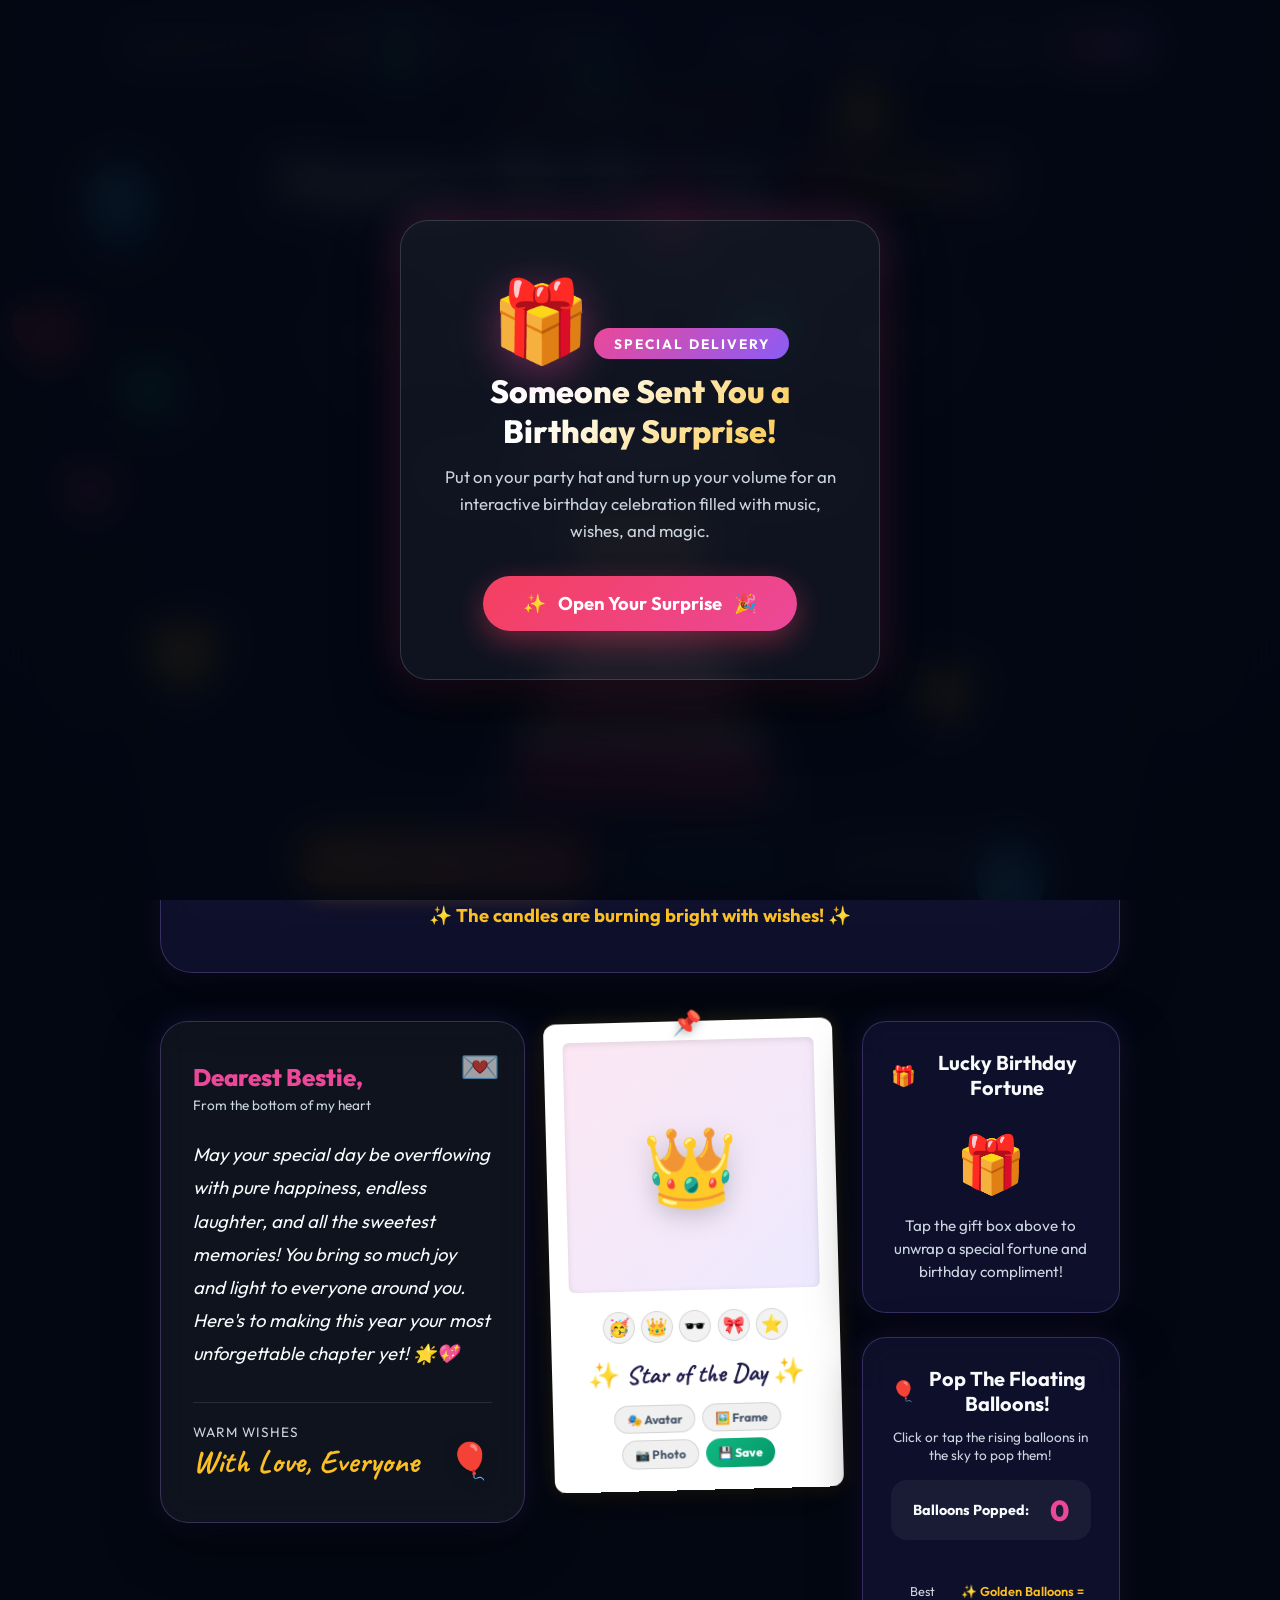
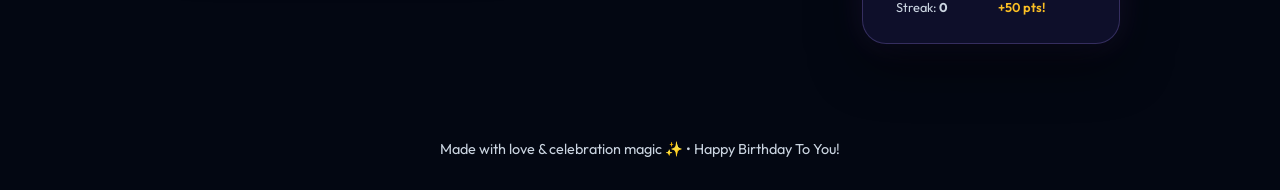
==== commit 09f0ea79: "Add files via upload" ====
--- a/index.html
+++ b/index.html
@@ -236,7 +236,7 @@
                 <div class="polaroid-pin">📌</div>
                 <div class="polaroid-photo" id="polaroidPhoto">
                     <span class="polaroid-emoji" id="polaroidEmoji">👑</span>
-                    <img id="polaroidImg" class="polaroid-img" style="display: none;" alt="Celebration photo">
+                    <img id="polaroidImg" class="polaroid-img" style="display: none;" alt="Celebration photo" onerror="this.style.display='none'; document.getElementById('polaroidEmoji').style.display='block';">
                     <div class="polaroid-sticker-overlay" id="polaroidStickerOverlay" title="Click to clear sticker"></div>
                 </div>
 
@@ -343,6 +343,18 @@
                 </select>
             </div>
 
+            <div class="form-group">
+                <label for="inputPhoto">Birthday Person's Photo (Optional)</label>
+                <div class="photo-input-group">
+                    <input type="text" id="inputPhoto" class="form-input" placeholder="Paste image link (https://...)" autocomplete="off">
+                    <label class="btn-modal-upload" title="Upload photo from phone or computer">
+                        📷 Upload
+                        <input type="file" id="modalPhotoUpload" accept="image/*" style="display: none;">
+                    </label>
+                </div>
+                <p class="field-hint">Paste an image link or upload directly from your phone gallery or computer!</p>
+            </div>
+
             <div class="share-link-box">
                 <input type="text" id="shareLinkInput" class="share-link-input" readonly aria-label="Generated shareable link">
                 <button type="button" class="btn-copy" id="btnCopyLink">📋 Copy Link</button>
--- a/style.css
+++ b/style.css
@@ -942,7 +942,7 @@
     grid-template-columns: 1.2fr 0.95fr 0.85fr;
     gap: 1.5rem;
     margin-bottom: 3rem;
-    align-items: stretch;
+    align-items: start;
 }
 
 @media (max-width: 960px) {
@@ -960,13 +960,14 @@
     display: flex;
     flex-direction: column;
     align-items: center;
-    justify-content: space-between;
     position: relative;
     transform: rotate(-1.5deg);
     transition: transform 0.4s ease, box-shadow 0.4s ease;
-    max-width: 280px;
+    max-width: 320px;
     width: 100%;
     margin: 0 auto;
+    align-self: start;
+    gap: 0.75rem;
 }
 
 .polaroid-frame:hover {
@@ -986,7 +987,7 @@
 
 .polaroid-photo {
     width: 100%;
-    height: 180px;
+    height: 250px;
     background: linear-gradient(135deg, #fce7f3 0%, #ede9fe 100%);
     border-radius: 6px;
     display: flex;
@@ -1013,6 +1014,7 @@
     width: 100%;
     height: 100%;
     object-fit: cover;
+    object-position: center 20%;
 }
 
 .polaroid-caption {
@@ -1020,16 +1022,17 @@
     font-size: 1.6rem;
     font-weight: 700;
     color: #1e1b4b;
-    margin-top: 0.8rem;
+    margin-top: 0.15rem;
     text-align: center;
 }
 
 .polaroid-tools {
     display: flex;
-    gap: 0.5rem;
-    margin-top: 0.6rem;
+    gap: 0.45rem;
+    margin-top: 0.15rem;
     width: 100%;
     justify-content: center;
+    flex-wrap: wrap;
 }
 
 .polaroid-btn {
@@ -1483,6 +1486,46 @@
 .form-textarea {
     min-height: 90px;
     resize: vertical;
+}
+
+.photo-input-group {
+    display: flex;
+    gap: 0.5rem;
+    align-items: center;
+}
+
+.photo-input-group .form-input {
+    flex: 1;
+}
+
+.btn-modal-upload {
+    background: rgba(255, 255, 255, 0.12);
+    border: 1px solid var(--card-border);
+    color: var(--text-main);
+    padding: 0.75rem 1rem;
+    border-radius: 12px;
+    font-size: 0.88rem;
+    font-weight: 700;
+    cursor: pointer;
+    white-space: nowrap;
+    display: inline-flex;
+    align-items: center;
+    gap: 0.35rem;
+    transition: all 0.2s;
+    user-select: none;
+}
+
+.btn-modal-upload:hover {
+    background: var(--primary);
+    border-color: var(--primary);
+    color: white;
+}
+
+.field-hint {
+    font-size: 0.78rem;
+    color: var(--text-muted);
+    margin-top: 0.35rem;
+    line-height: 1.4;
 }
 
 .share-link-box {
@@ -1701,6 +1744,11 @@
         padding: 0 0.75rem;
     }
 
+    /* Mobile Balloon Canvas: sits behind cards so content remains spacious, open and unobstructed */
+    #balloonCanvas {
+        z-index: 6;
+    }
+
     .hero-banner {
         margin-bottom: 2rem;
     }
@@ -1775,6 +1823,10 @@
         max-width: 280px;
         width: 100%;
         padding: 1rem 1rem 1.25rem;
+    }
+
+    .polaroid-photo {
+        height: 180px;
     }
 
     .polaroid-tools {
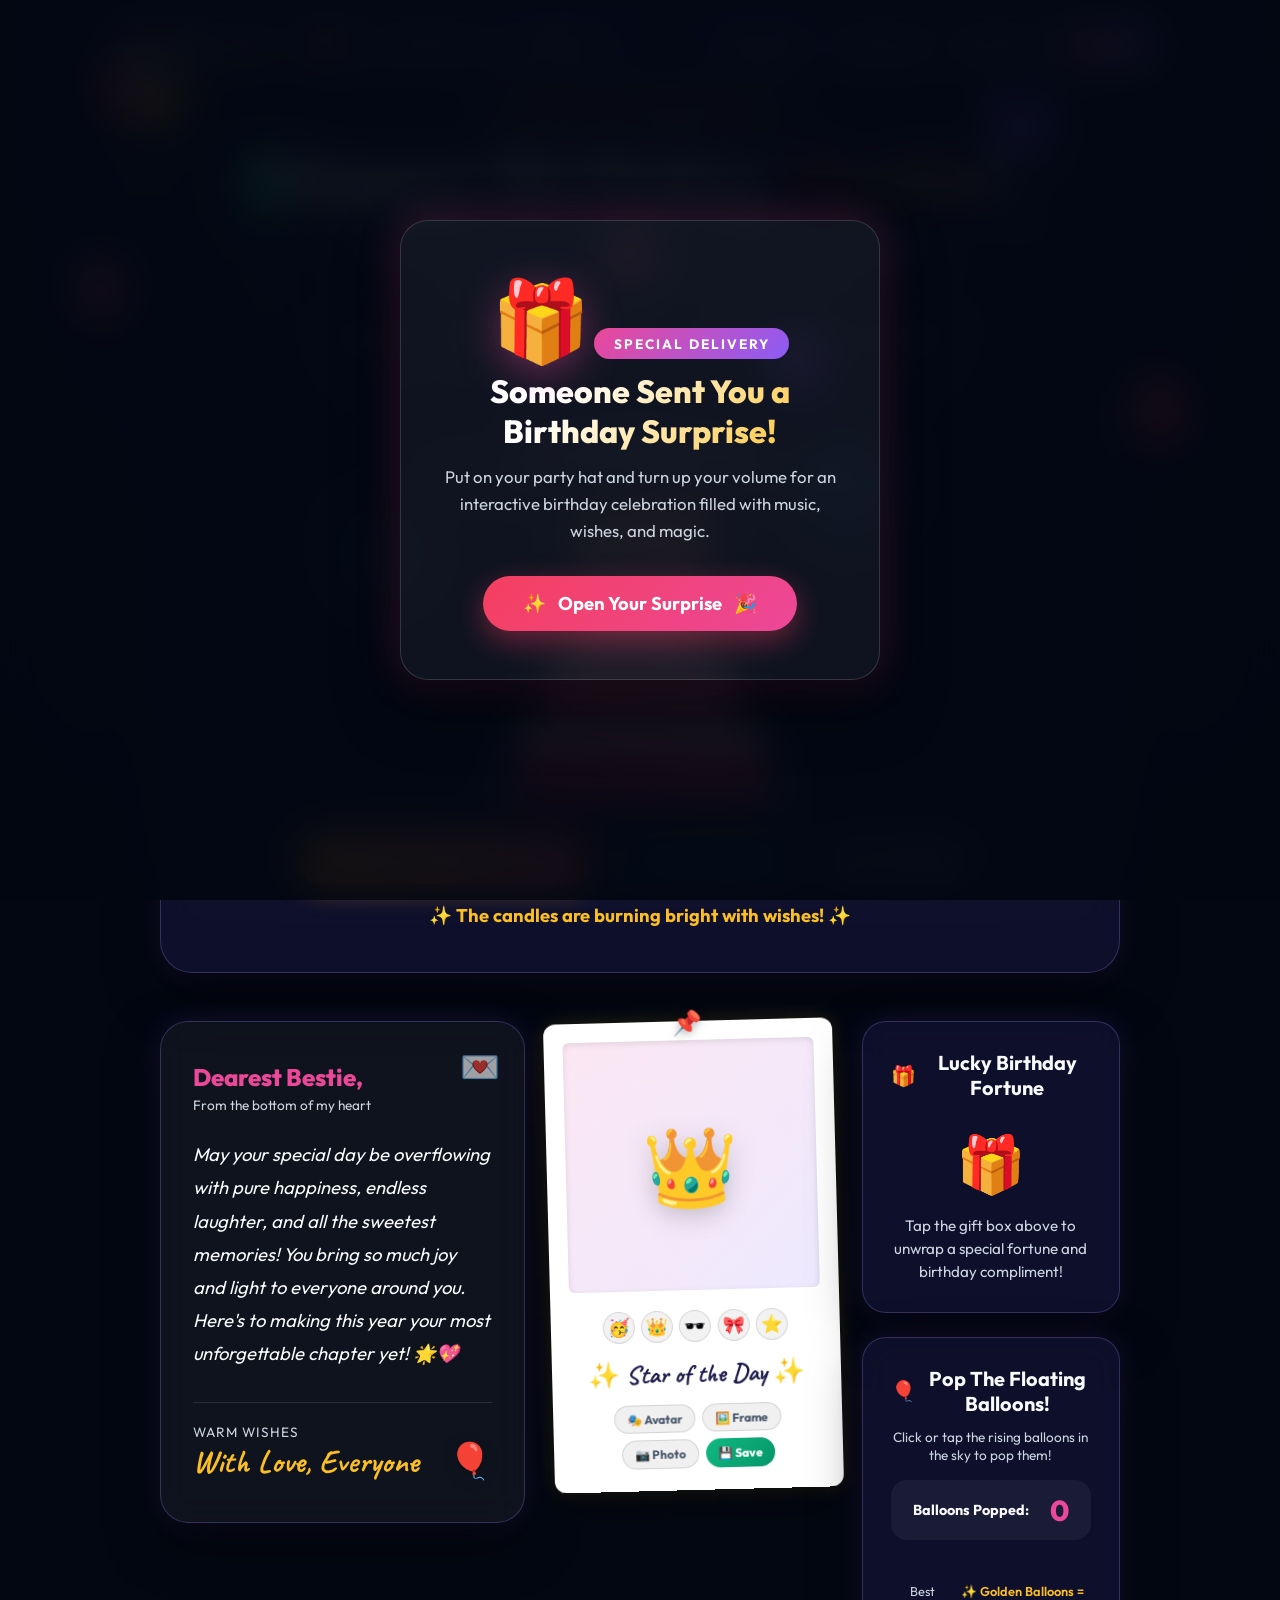
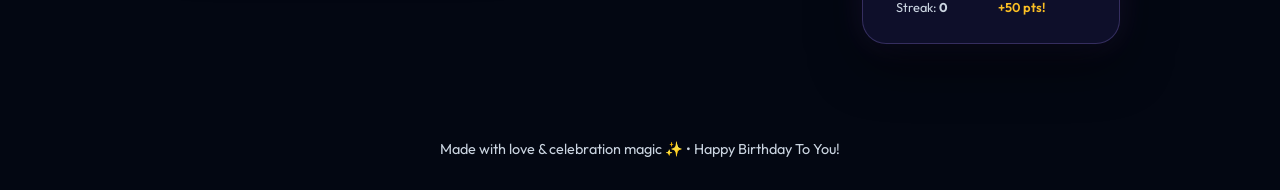
==== commit 0a7f4371: "Add files via upload" ====
--- a/index.html
+++ b/index.html
@@ -236,7 +236,7 @@
                 <div class="polaroid-pin">📌</div>
                 <div class="polaroid-photo" id="polaroidPhoto">
                     <span class="polaroid-emoji" id="polaroidEmoji">👑</span>
-                    <img id="polaroidImg" class="polaroid-img" style="display: none;" alt="Celebration photo" onerror="this.style.display='none'; document.getElementById('polaroidEmoji').style.display='block';">
+                    <img id="polaroidImg" class="polaroid-img" style="display: none;" alt="Celebration photo">
                     <div class="polaroid-sticker-overlay" id="polaroidStickerOverlay" title="Click to clear sticker"></div>
                 </div>
 
@@ -253,9 +253,9 @@
                 <div class="polaroid-tools">
                     <button type="button" class="polaroid-btn" id="btnChangeAvatar" title="Change Celebration Avatar">🎭 Avatar</button>
                     <button type="button" class="polaroid-btn" id="btnChangeFrame" title="Change Frame Border Style">🖼️ Frame</button>
-                    <label class="polaroid-btn upload-btn" title="Upload your photo">
+                    <label class="polaroid-btn upload-btn" for="photoUpload" title="Upload your photo">
                         📷 Photo
-                        <input type="file" id="photoUpload" accept="image/*" style="display: none;">
+                        <input type="file" id="photoUpload" accept="image/*" style="position: absolute; opacity: 0; width: 0.1px; height: 0.1px; overflow: hidden; z-index: -1; pointer-events: none;">
                     </label>
                     <button type="button" class="polaroid-btn download-btn" id="btnDownloadCard" title="Download Keepsake Card as Image">💾 Save</button>
                 </div>
@@ -347,9 +347,9 @@
                 <label for="inputPhoto">Birthday Person's Photo (Optional)</label>
                 <div class="photo-input-group">
                     <input type="text" id="inputPhoto" class="form-input" placeholder="Paste image link (https://...)" autocomplete="off">
-                    <label class="btn-modal-upload" title="Upload photo from phone or computer">
+                    <label class="btn-modal-upload" for="modalPhotoUpload" title="Upload photo from phone or computer">
                         📷 Upload
-                        <input type="file" id="modalPhotoUpload" accept="image/*" style="display: none;">
+                        <input type="file" id="modalPhotoUpload" accept="image/*" style="position: absolute; opacity: 0; width: 0.1px; height: 0.1px; overflow: hidden; z-index: -1; pointer-events: none;">
                     </label>
                 </div>
                 <p class="field-hint">Paste an image link or upload directly from your phone gallery or computer!</p>
--- a/style.css
+++ b/style.css
@@ -118,9 +118,9 @@
 }
 
 #balloonCanvas {
-    /* Floats with depth in front of cards; clicks handled on window to not block buttons */
+    /* Atmospheric floating layer behind content; never covers photos, faces, or text */
     pointer-events: none;
-    z-index: 12;
+    z-index: 6;
 }
 
 /* ----------------- ENTRANCE SURPRISE OVERLAY ----------------- */
@@ -1841,6 +1841,11 @@
         justify-content: center;
         padding: 0.55rem 0.4rem;
         font-size: 0.82rem;
+        -webkit-tap-highlight-color: transparent;
+        touch-action: manipulation;
+        user-select: none;
+        -webkit-user-select: none;
+        position: relative;
     }
 
     .polaroid-stickers-row {
